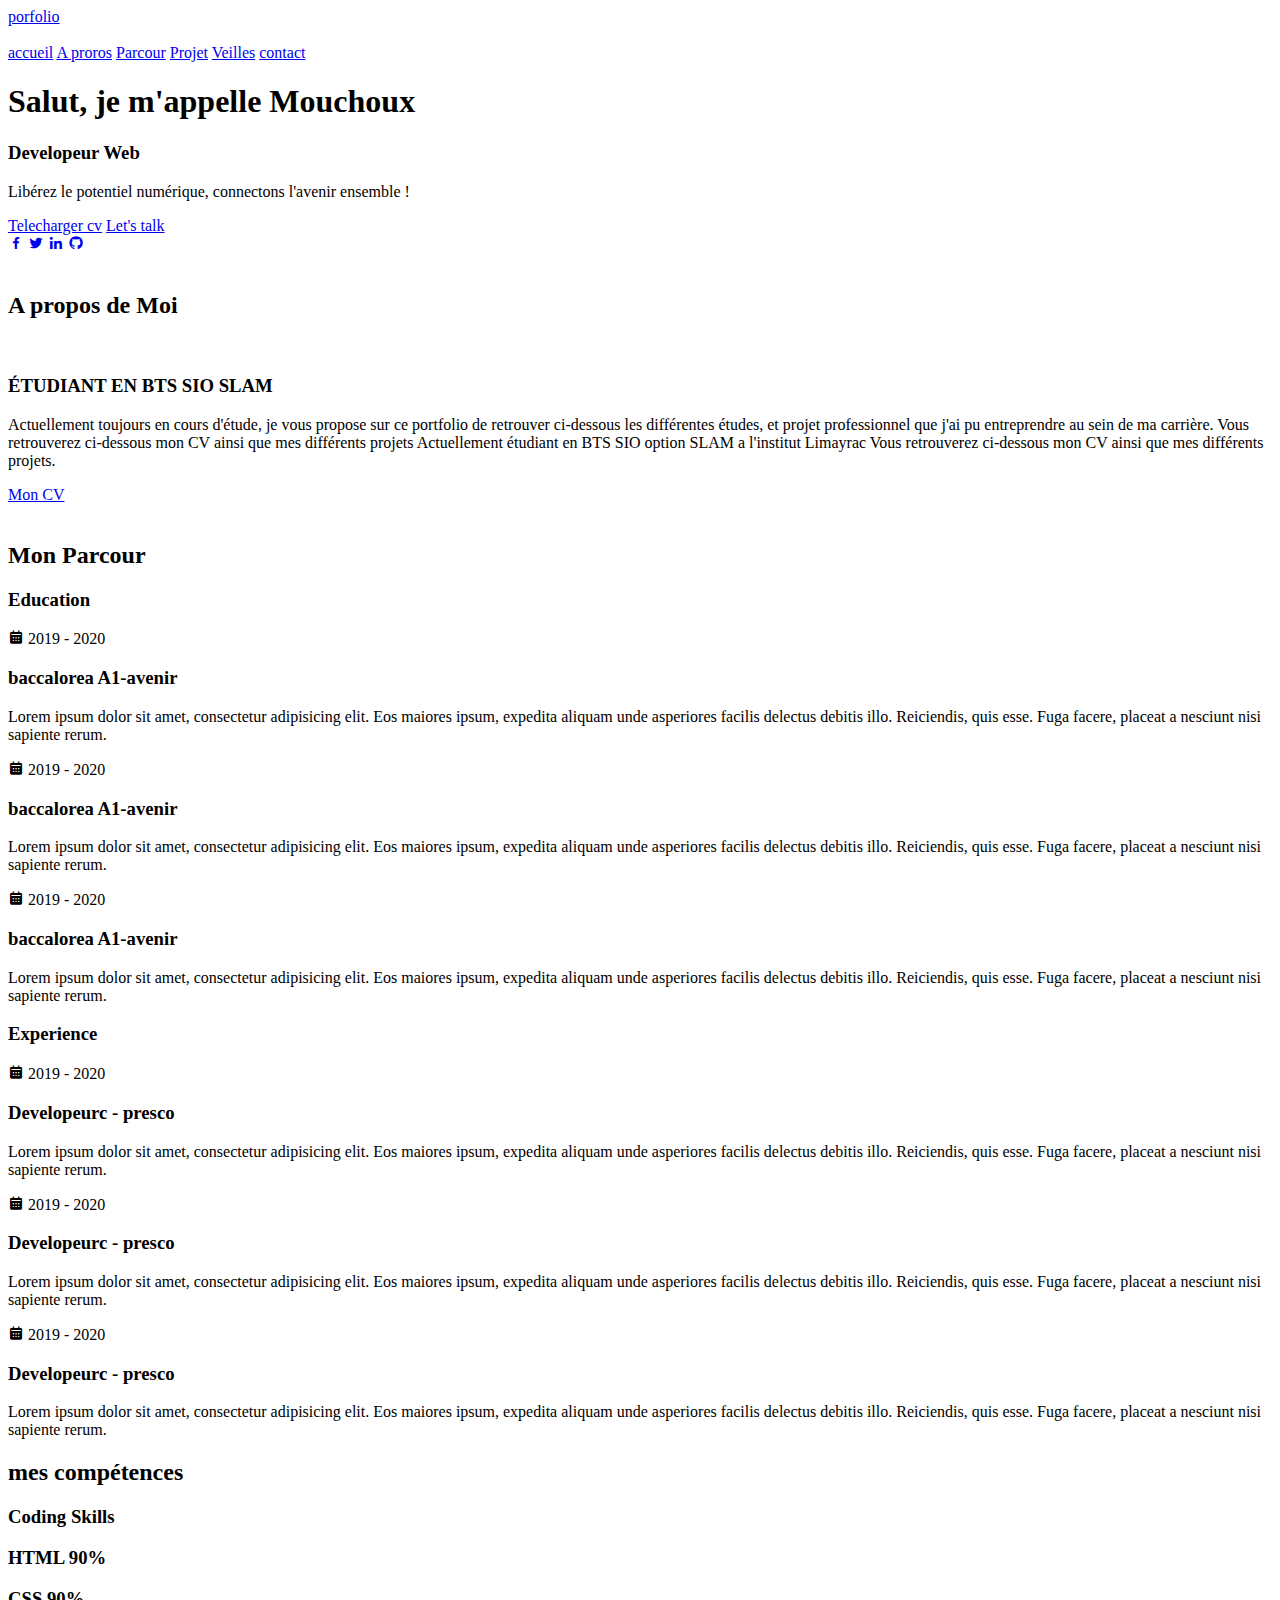
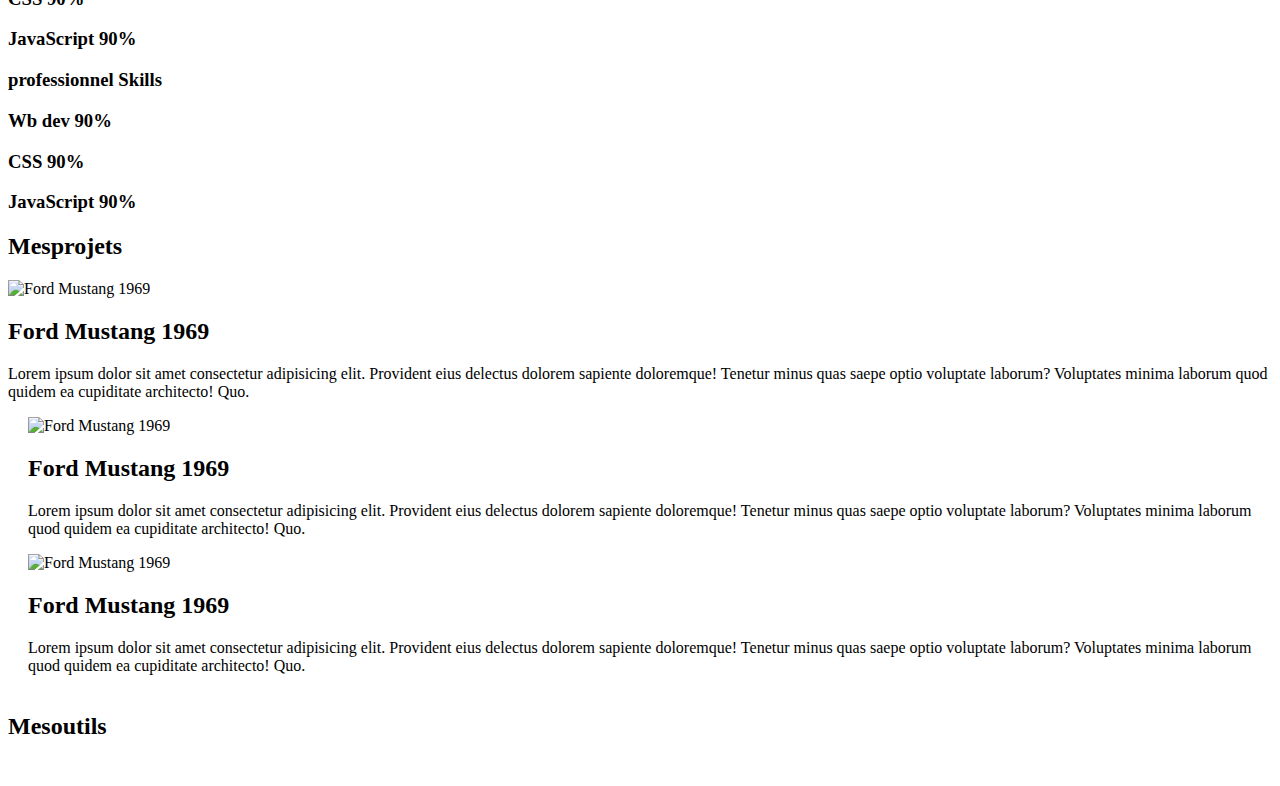
==== portfolio/index.html @ b7fc1453 "depot dossier portfolio" ====
<!DOCTYPE html>
<html lang="en">
<head>
    <meta charset="UTF-8">
    <meta name="viewport" content="width=device-width, initial-scale=1.0">
    <link rel="stylesheet" href="acceuil.css">
    <title>Athoumani Ahamada moucharaf</title>

    <link href='https://unpkg.com/boxicons@2.1.4/css/boxicons.min.css' rel='stylesheet'>
</head>
<body>
    <header class="header">
        <a href="#" class="logo">porfolio</a>
        <div class="box bx-menu" id="menu-icon"></div>
        <nav class="navbar">
            <a href="#" class="active">accueil</a>
            <a href="#">A proros</a>
            <a href="#">Parcour</a>
            <a href="#">Projet</a>
            <a href="#">Veilles</a>
            <a href="#">contact</a>
        </nav>
    </header>

    <section class="accueil" id="accueil">
    <div class="accueil-content">
        <h1>Salut, je m'appelle <span>Mouchoux</span></h1>
        <div class="text-animate">
            <h3>Developeur Web</h3>
        </div>
        <p>Libérez le potentiel numérique, connectons 
            l'avenir ensemble !
        </p>
        <div class="btn-box">
            <a href="#" class="btn">Telecharger cv</a>
            <a href="#" class="btn">Let's talk </a>
        </div>
    </div>

    <div class="home-sci">
       <a href="#"><i class="bx bxl-facebook"></i></a> 
       <a href="#"><i class="bx bxl-twitter"></i></a> 
       <a href="#"><i class="bx bxl-linkedin"></i></a> 
       <a href="https://github.com/Mouchoux/"><i class="bx bxl-github"></i></a> 

    </div>

    <div class="home-imgHover">       
        <img src="pht.png" alt="" />
    </div> 
</section>

 <section class="about" id="about">
    <h2 class="heading">A propos de <span>Moi</span></h2>

    <div class="about-img">
      <img src="pht.png" alt="" />
      <span class="circle-spin"></span>
    </div>

    <div class="about-content">
      <h3>ÉTUDIANT EN BTS SIO SLAM</h3>
      <p>
        Actuellement toujours en cours d'étude, je vous propose sur ce
        portfolio de retrouver ci-dessous les différentes études, et projet
        professionnel que j'ai pu entreprendre au sein de ma carrière. Vous
        retrouverez ci-dessous mon CV ainsi que mes différents projets
        Actuellement étudiant en BTS SIO option SLAM a l'institut Limayrac
        Vous retrouverez ci-dessous mon CV ainsi que mes différents projets.
      </p>

       <div class="btn-box btns">
        <a href="#" class="btn">Mon CV</a>
       </div>
    </div>
</section>

<section class="education" id="education">
    <h2 class="heading">Mon <span>Parcour</span></h2>

    <div class="education-row">
        <div class="education-column">
            <h3 class="title">Education</h3>

            <div class="education-box">
                <div class="education-content">
                    <div class="content">
                        <div class="year"><i class='bx bxs-calendar'></i> 2019 - 2020</div>
                        <h3> baccalorea A1-avenir</h3>
                        <p>Lorem ipsum dolor sit amet, consectetur adipisicing elit. Eos maiores ipsum, 
                            expedita aliquam unde asperiores facilis delectus debitis illo. Reiciendis,
                            quis esse. Fuga facere, placeat a nesciunt nisi sapiente rerum.</p>
                    </div>
                </div>
                
                <div class="education-content">
                    <div class="content">
                        <div class="year"><i class='bx bxs-calendar'></i> 2019 - 2020</div>
                        <h3> baccalorea A1-avenir</h3>
                        <p>Lorem ipsum dolor sit amet, consectetur adipisicing elit. Eos maiores ipsum, 
                            expedita aliquam unde asperiores facilis delectus debitis illo. Reiciendis,
                            quis esse. Fuga facere, placeat a nesciunt nisi sapiente rerum.</p>
                    </div>
                </div>

                <div class="education-content">
                    <div class="content">
                        <div class="year"><i class='bx bxs-calendar'></i> 2019 - 2020</div>
                        <h3> baccalorea A1-avenir</h3>
                        <p>Lorem ipsum dolor sit amet, consectetur adipisicing elit. Eos maiores ipsum, 
                            expedita aliquam unde asperiores facilis delectus debitis illo. Reiciendis,
                            quis esse. Fuga facere, placeat a nesciunt nisi sapiente rerum.</p>
                    </div>
                </div>
            </div>
        </div>

        <div class="education-column">
            <h3 class="title">Experience</h3>

            <div class="education-box">
                <div class="education-content">
                    <div class="content">
                        <div class="year"><i class='bx bxs-calendar'></i> 2019 - 2020</div>
                        <h3> Developeurc - presco</h3>
                        <p>Lorem ipsum dolor sit amet, consectetur adipisicing elit. Eos maiores ipsum, 
                            expedita aliquam unde asperiores facilis delectus debitis illo. Reiciendis,
                            quis esse. Fuga facere, placeat a nesciunt nisi sapiente rerum.</p>
                    </div>
                </div>
                
                <div class="education-content">
                    <div class="content">
                        <div class="year"><i class='bx bxs-calendar'></i> 2019 - 2020</div>
                        <h3> Developeurc - presco</h3>
                        <p>Lorem ipsum dolor sit amet, consectetur adipisicing elit. Eos maiores ipsum, 
                            expedita aliquam unde asperiores facilis delectus debitis illo. Reiciendis,
                            quis esse. Fuga facere, placeat a nesciunt nisi sapiente rerum.</p>
                    </div>
                </div>

                <div class="education-content">
                    <div class="content">
                        <div class="year"><i class='bx bxs-calendar'></i> 2019 - 2020</div>
                        <h3> Developeurc - presco</h3>
                        <p>Lorem ipsum dolor sit amet, consectetur adipisicing elit. Eos maiores ipsum, 
                            expedita aliquam unde asperiores facilis delectus debitis illo. Reiciendis,
                            quis esse. Fuga facere, placeat a nesciunt nisi sapiente rerum.</p>
                    </div>
                </div>
            </div>
        </div> 
    </div>
</section>

<section class="skills" id="skills">
    <h2 class="heading">mes <span>compétences</span></h2>

    <div class="skills-row">
        <div class="skills-column">
            <h3 class="title">Coding Skills</h3>
        
            <div class="skills-box">
                <div class="skills-content">
                    <div class="progress">
                        <h3>HTML <span>90%</span></h3>
                        <div class="bar"></div>
                    </div>
        
                    <div class="progress">
                        <h3>CSS <span>90%</span></h3>
                        <div class="bar"></div>
                    </div>
        
                    <div class="progress">
                        <h3>JavaScript <span>90%</span></h3>
                        <div class="bar"></div>
                    </div>
                </div>
            </div>
        </div>
        
        <div class="skills-column">
            <h3 class="title">professionnel Skills</h3>
        
            <div class="skills-box">
                <div class="skills-content">
                    <div class="progress">
                        <h3>Wb dev <span>90%</span></h3>
                        <div class="bar"></div>
                    </div>
        
                    <div class="progress">
                        <h3>CSS <span>90%</span></h3>
                        <div class="bar"></div>
                    </div>
        
                    <div class="progress">
                        <h3>JavaScript <span>90%</span></h3>
                        <div class="bar"></div>
                    </div>
                </div>
            </div>
        </div>
        

    </div>
</section>


<!-- projet -->

<section class="projet" id="projet">
    <h2 class="heading">Mes<span>projets</span></h2>
    <section class="bts"> <!-- Ajoutez la classe "bts" à cette section -->
        <div class="projet-container">
            <div class="card">
                <div class="image-box">
                  <img src="pht.png" alt="Ford Mustang 1969">
                </div>
                <div class="content">
                  <h2>Ford Mustang 1969</h2>
                  <p>Lorem ipsum dolor sit amet consectetur adipisicing elit. Provident eius delectus dolorem sapiente doloremque! Tenetur minus quas saepe optio voluptate laborum? Voluptates minima laborum quod quidem ea cupiditate architecto! Quo.</p>
                </div>
            </div>        
        </div>

        <div class="projet-container">
            <div class="card" style="margin-left: 20px;">
                <div class="image-box">
                  <img src="pht.png" alt="Ford Mustang 1969">
                </div>
                <div class="content">
                  <h2>Ford Mustang 1969</h2>
                  <p>Lorem ipsum dolor sit amet consectetur adipisicing elit. Provident eius delectus dolorem sapiente doloremque! Tenetur minus quas saepe optio voluptate laborum? Voluptates minima laborum quod quidem ea cupiditate architecto! Quo.</p>
                </div>
            </div>        
        </div>

        <div class="projet-container">
            <div class="card" style="margin-left: 20px;">
                <div class="image-box">
                  <img src="pht.png" alt="Ford Mustang 1969">
                </div>
                <div class="content">
                  <h2>Ford Mustang 1969</h2>
                  <p>Lorem ipsum dolor sit amet consectetur adipisicing elit. Provident eius delectus dolorem sapiente doloremque! Tenetur minus quas saepe optio voluptate laborum? Voluptates minima laborum quod quidem ea cupiditate architecto! Quo.</p>
                </div>
            </div>        
        </div>
    </section> <!-- Fermez la balise section ici -->
</section>

 
<section class="outil" id="outil" style="padding-top: 3px;">
    <h2 class="heading">Mes<span>outils</span></h2>



    <center>
        <div class="slider">
            <span style="--i:1;"><img src="image1.jpeg" alt=""/></span>
            <span style="--i:2;"><img src="image1.jpeg" alt=""/></span>
            <span style="--i:3;"><img src="image1.jpeg" alt=""/></span>
            <span style="--i:4;"><img src="image1.jpeg" alt=""/></span>
            <span style="--i:5;"><img src="image1.jpeg" alt=""/></span>
            <span style="--i:6;"><img src="image1.jpeg" alt=""/></span>
            <span style="--i:7;"><img src="projet.png" alt=""/></span>
        </div>
    </center>

</section>

















<script src="script.js"></script>
   
</body>
</html>
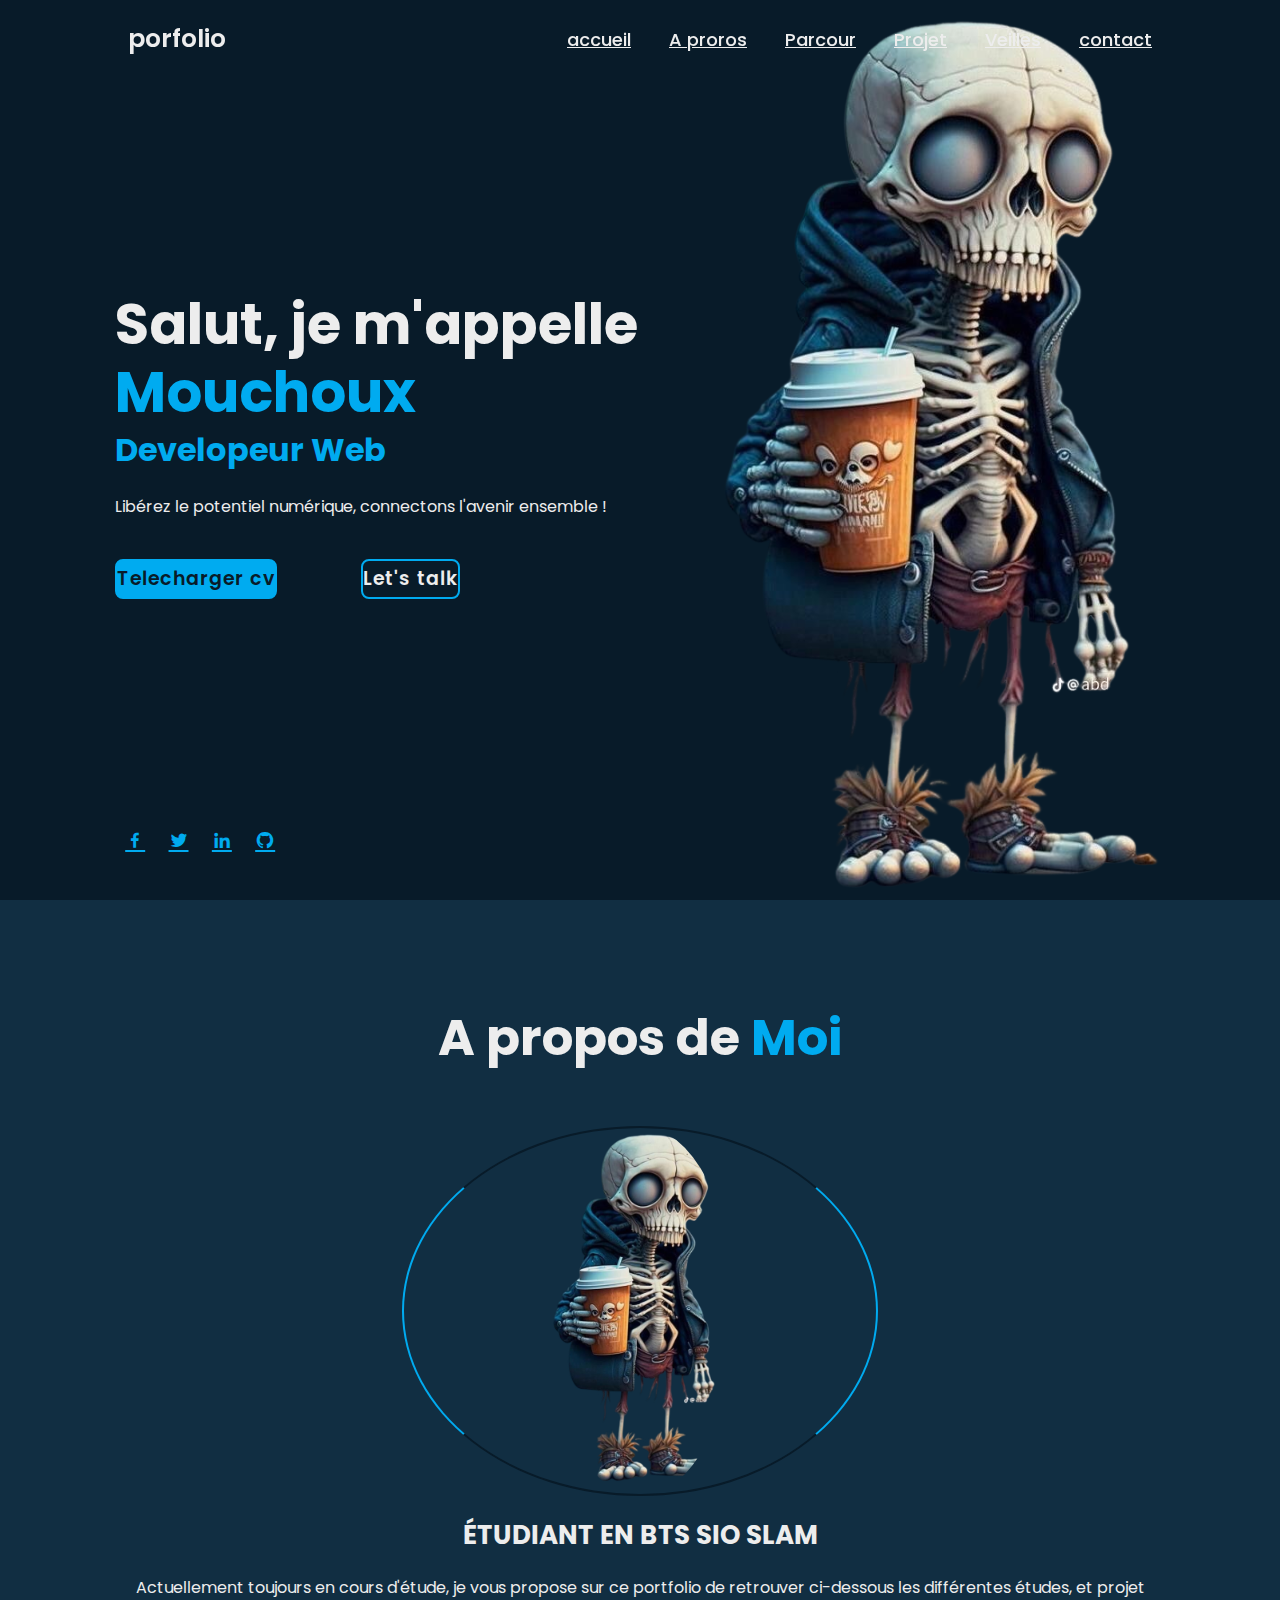
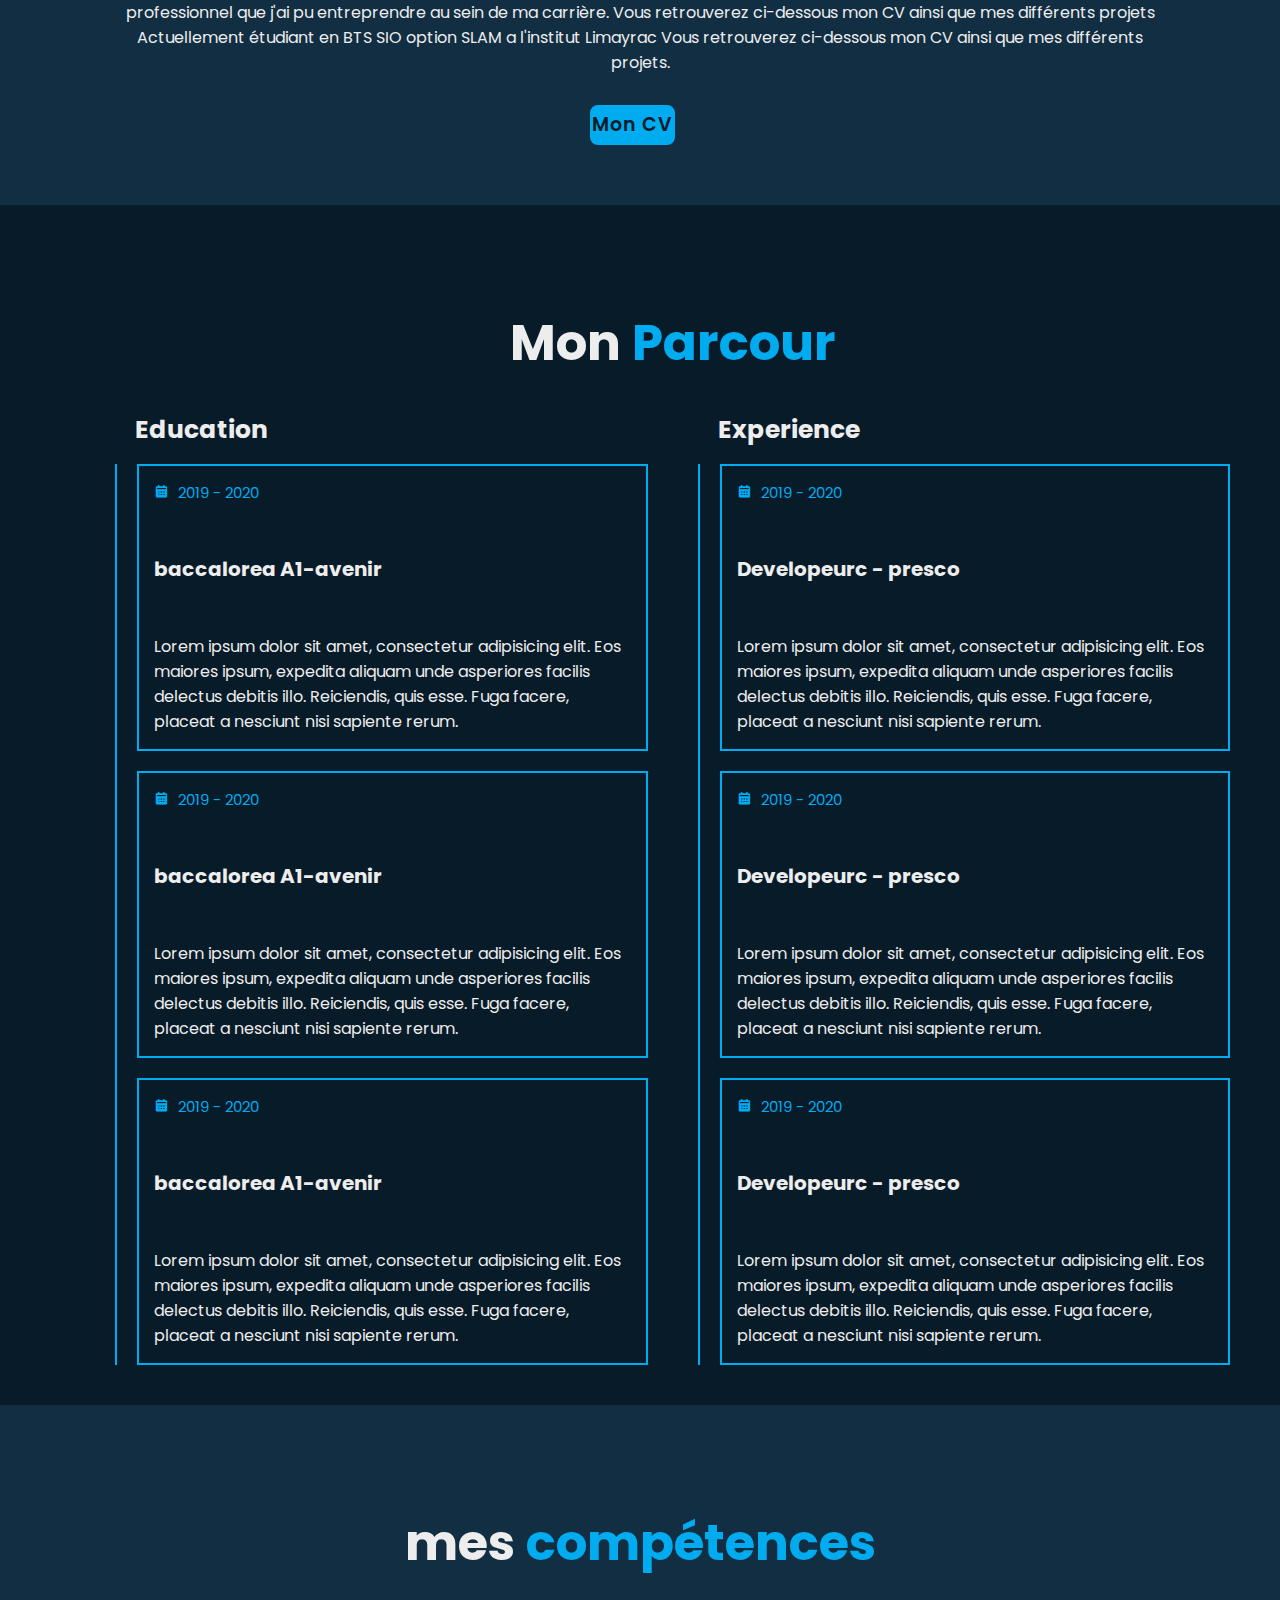
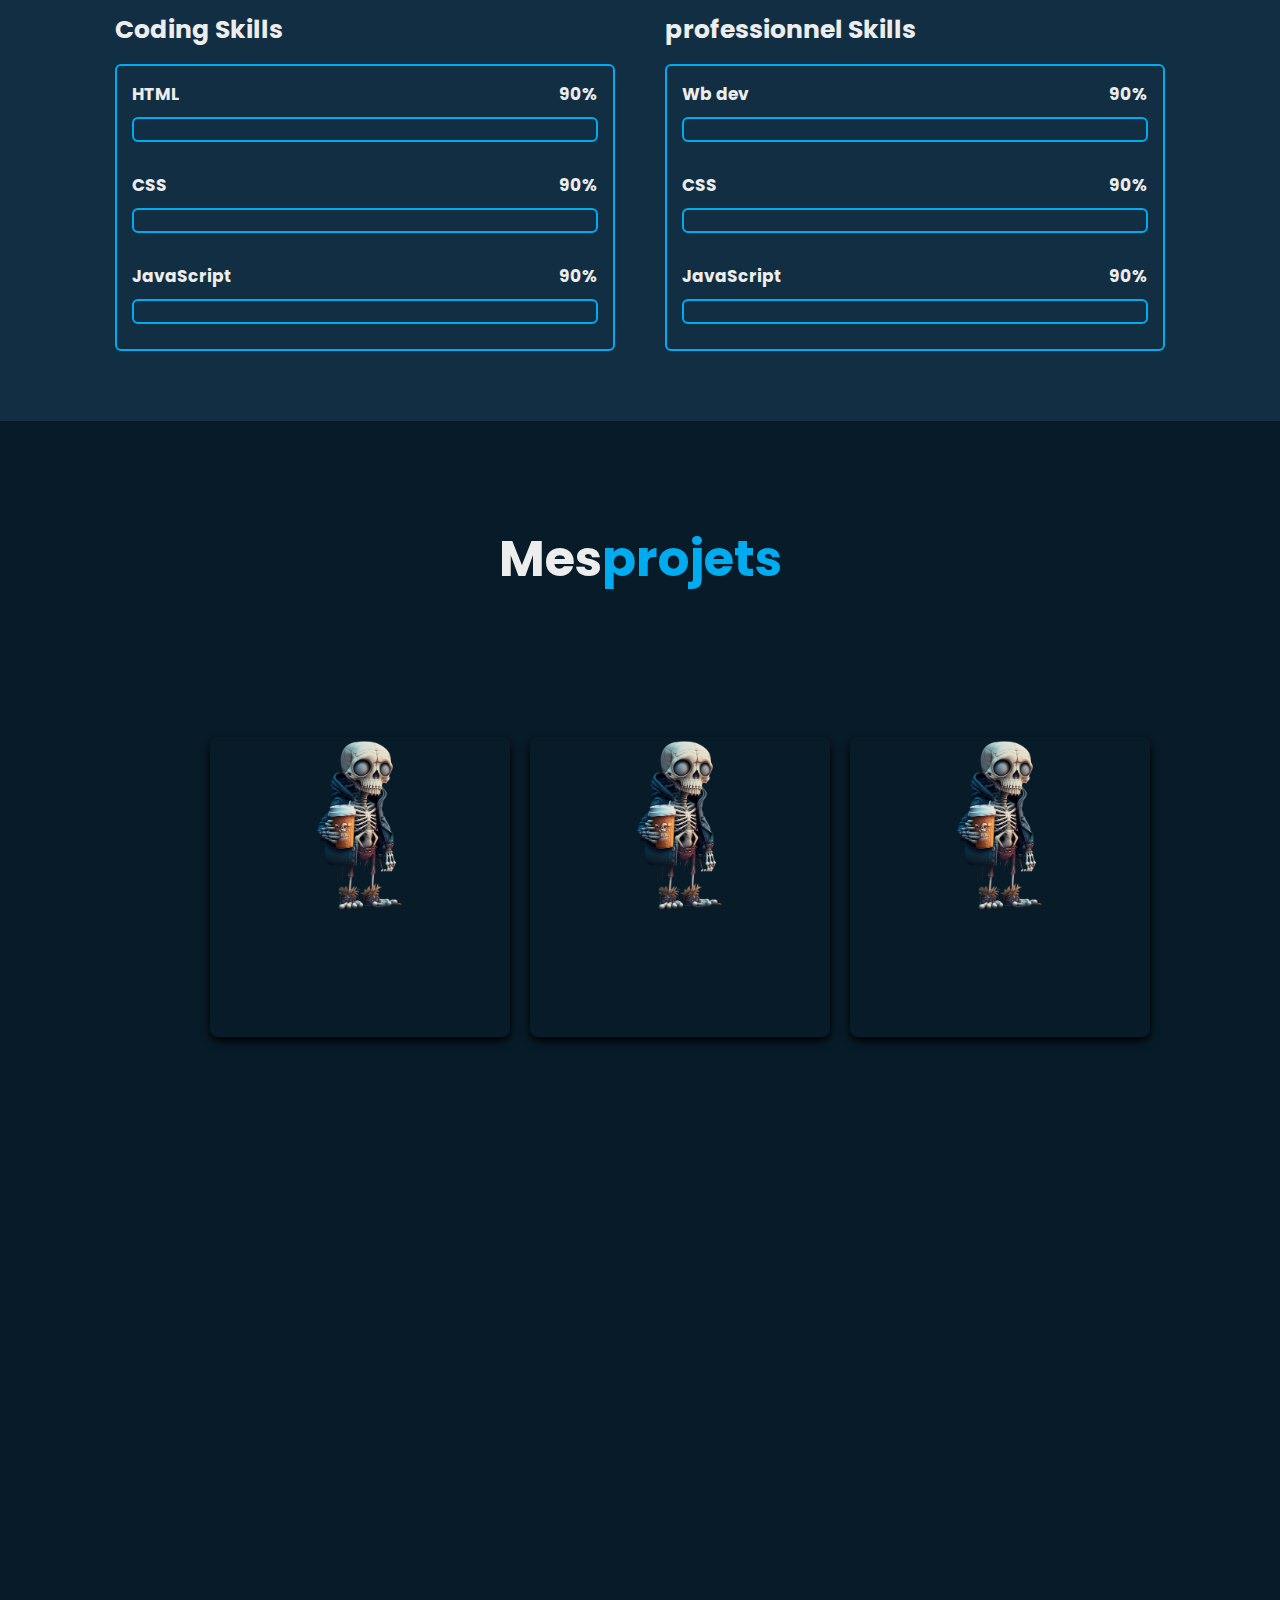
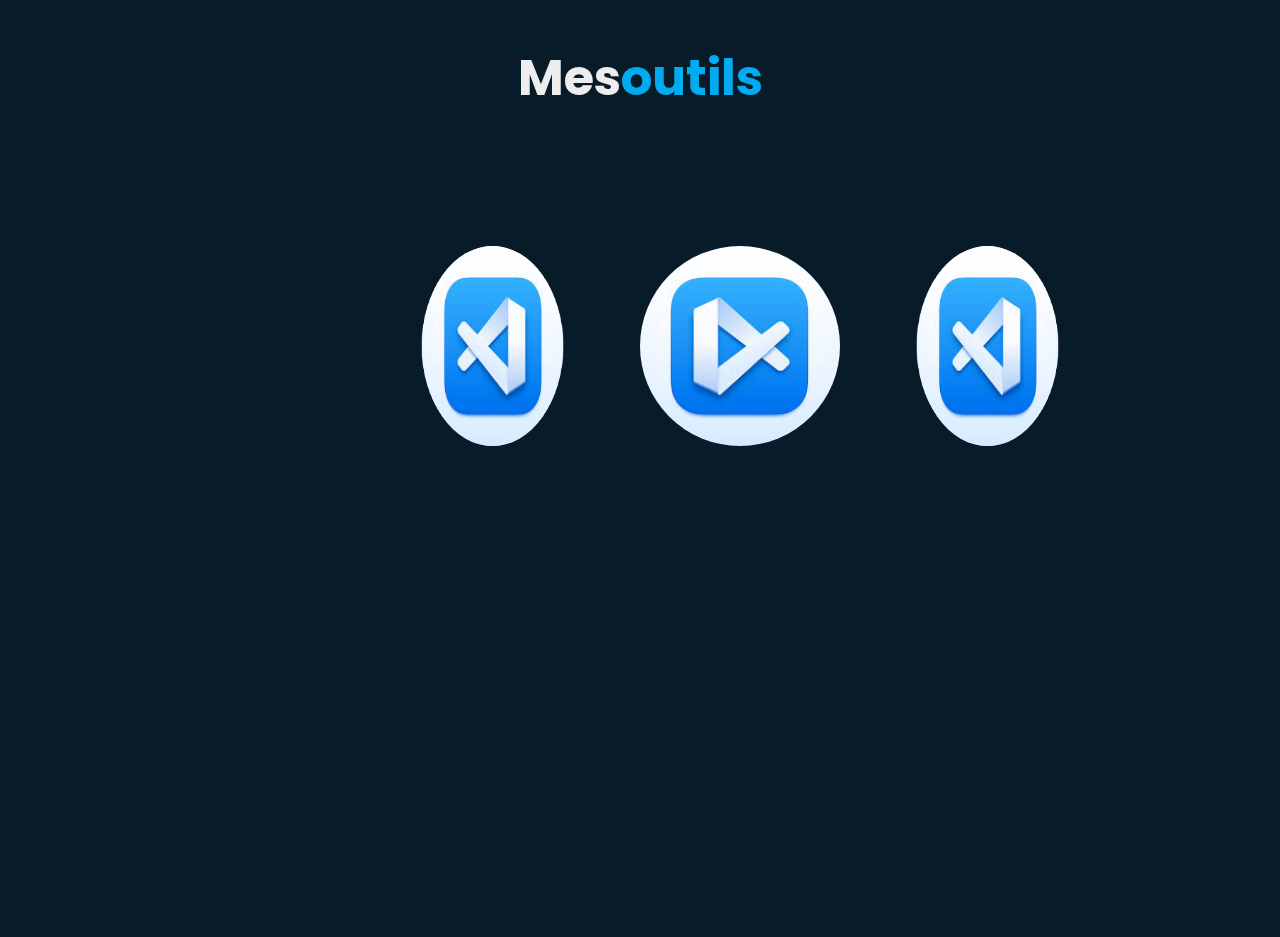
==== commit 42c6eea8: "depot dossier portfolio" ====
--- a/portfolio/index.html
+++ b/portfolio/index.html
@@ -3,7 +3,7 @@
 <head>
     <meta charset="UTF-8">
     <meta name="viewport" content="width=device-width, initial-scale=1.0">
-    <link rel="stylesheet" href="acceuil.css">
+    <link rel="stylesheet" href="css/acceuil.css">
     <title>Athoumani Ahamada moucharaf</title>
 
     <link href='https://unpkg.com/boxicons@2.1.4/css/boxicons.min.css' rel='stylesheet'>
@@ -46,7 +46,7 @@
     </div>
 
     <div class="home-imgHover">       
-        <img src="pht.png" alt="" />
+        <img src="images/pht.png" alt="" />
     </div> 
 </section>
 
@@ -54,7 +54,7 @@
     <h2 class="heading">A propos de <span>Moi</span></h2>
 
     <div class="about-img">
-      <img src="pht.png" alt="" />
+      <img src="images/pht.png" alt="" />
       <span class="circle-spin"></span>
     </div>
 
@@ -216,7 +216,7 @@
         <div class="projet-container">
             <div class="card">
                 <div class="image-box">
-                  <img src="pht.png" alt="Ford Mustang 1969">
+                  <img src="images/pht.png" alt="Ford Mustang 1969">
                 </div>
                 <div class="content">
                   <h2>Ford Mustang 1969</h2>
@@ -228,7 +228,7 @@
         <div class="projet-container">
             <div class="card" style="margin-left: 20px;">
                 <div class="image-box">
-                  <img src="pht.png" alt="Ford Mustang 1969">
+                  <img src="images/pht.png" alt="Ford Mustang 1969">
                 </div>
                 <div class="content">
                   <h2>Ford Mustang 1969</h2>
@@ -240,7 +240,7 @@
         <div class="projet-container">
             <div class="card" style="margin-left: 20px;">
                 <div class="image-box">
-                  <img src="pht.png" alt="Ford Mustang 1969">
+                  <img src="images/pht.png" alt="Ford Mustang 1969">
                 </div>
                 <div class="content">
                   <h2>Ford Mustang 1969</h2>
@@ -259,13 +259,13 @@
 
     <center>
         <div class="slider">
-            <span style="--i:1;"><img src="image1.jpeg" alt=""/></span>
-            <span style="--i:2;"><img src="image1.jpeg" alt=""/></span>
-            <span style="--i:3;"><img src="image1.jpeg" alt=""/></span>
-            <span style="--i:4;"><img src="image1.jpeg" alt=""/></span>
-            <span style="--i:5;"><img src="image1.jpeg" alt=""/></span>
-            <span style="--i:6;"><img src="image1.jpeg" alt=""/></span>
-            <span style="--i:7;"><img src="projet.png" alt=""/></span>
+            <span style="--i:1;"><img src="images/image1.jpeg" alt=""/></span>
+            <span style="--i:2;"><img src="images/image1.jpeg" alt=""/></span>
+            <span style="--i:3;"><img src="images/image1.jpeg" alt=""/></span>
+            <span style="--i:4;"><img src="images/image1.jpeg" alt=""/></span>
+            <span style="--i:5;"><img src="images/image1.jpeg" alt=""/></span>
+            <span style="--i:6;"><img src="images/image1.jpeg" alt=""/></span>
+            <span style="--i:7;"><img src="images/image1.jpeg" alt=""/></span>
         </div>
     </center>
 
--- a/portfolio/css/acceuil.css
+++ b/portfolio/css/acceuil.css
@@ -0,0 +1,576 @@
+ @import url( 'https://fonts.googleapis.com/css2?family=Poppins:wght@300;400;500;700;800;900&display=swap' );
+
+ *{
+    margin: 0;
+    padding: 0;
+    box-sizing: border-box;
+    font-family: 'Poppins', sans-serif;
+ }
+
+ :root {
+    --bg-color: #081b29;
+    --second-bg-color: #112e42;
+    --text-color: #ededed;
+    --min-color:#00abf0;
+ }
+
+ html {
+    font-size: 62.5%;
+    overflow-x: hidden;
+ }
+ 
+
+ body{
+    background: var(--bg-color);
+    color: var(--text-color);
+    background: #081b29;
+    color: #ededed;
+
+
+    
+ }
+
+ .header{
+    position: fixed;
+    top: 0;
+    left: 0;
+    width: 100%;
+    padding: 20px 10%;
+    background: transparent;
+    display: flex;
+    justify-content: space-between; 
+    align-items: center;
+    z-index: 100;
+ }
+
+ .logo{
+    font-size: 25px;
+    color:#ededed;
+    text-decoration: none;
+    font-weight: 600;
+ }
+
+ .navbar a{
+    font-size: 18px;
+    color: #ededed;
+    font-weight: 500;
+    margin-left: 35px;
+    transition: .3s;    
+ }
+
+ .navbar a:hover,
+ .navbar a:active{
+    color: #00abf0;
+ }
+
+ #menu-icon{
+    font-size: 3.6rem;
+    color: var(--text-color);
+    cursor: pointer;
+    display: none;
+ }
+
+ section{
+    min-height: 100vh;
+    padding: 10rem 9% 2rem;
+ }
+
+ .accueil{
+    display: flex;
+    align-items: center;
+    padding: 0 9%;
+    background: url('') no-repeat;
+    background-size: cover;
+   background-position: center;
+ }
+ 
+ 
+ .accueil-content{
+    max-width: 600px;
+ }
+ .accueil-content h1{
+    font-size: 56px;
+    font-weight: 700;
+    line-height: 1.2;
+ }
+
+ .accueil-content h3{
+    font-size: 32px;
+    font-weight: 700;
+    color: #00abf0;
+ }
+
+ .accueil-content p{
+    font-size: 16px;
+    margin: 20px 0 40px;
+ }
+
+ .accueil-content .btn-box{
+    display: flex;
+    justify-content: space-between;
+    width: 345px;
+    height: 50px;
+ }
+
+ .btn-box a {
+   position: relative;
+   display: inline-flex;
+   justify-content: center;
+   align-items: center;
+   height: 40px; /* Réduire la hauteur à votre préférence */
+   background: #00abf0;
+   border: 2px solid #00abf0;
+   border-radius: 8px;
+   font-size: 19px;
+   color: #081b29;
+   text-decoration: none;
+   font-weight: 600;
+   letter-spacing: 1px;
+   z-index: 1;
+   overflow: hidden;
+   transition: .5s;
+}
+
+ .btn-box a:hover {
+    color: #00abf0;
+ }
+
+ .btn-box a:nth-child(2){
+    background: transparent;
+    color: var(--main-color);
+ }
+ 
+ .btn-box a:nth-child(2):hover {
+   background: #081b29;
+}
+
+
+.btn-box a:nth-child(2)::before {
+   background: #00abf0;
+}
+
+
+.btn-box a::before{
+   content: '';
+   position: absolute;
+   top: 0;
+   left: 0;
+   width: 0;
+   height: 100%;
+   background: #081b29;
+   z-index:  -1;
+   transition: .5s;
+}
+
+.btn-box a:hover::before {
+   width: 100%;
+}
+
+.home-sci{
+   position: absolute;
+   bottom: 4rem;
+   width: 170px;
+   display: flex;
+   justify-content: space-between;
+}
+
+.home-sci a{
+   position: relative;
+   display: inline-flex;
+   justify-content: center;
+   align-items: center;
+   width: 40px;
+   height: 40px;
+   background: transparent;
+   border: 2rem solid var(--main-color);
+   border-radius: 50%;
+   font-size: 20px;
+   color: #00abf0;
+   z-index: 1;
+   overflow: hidden;
+   transition: .5s;
+}
+
+.home-sci a:hover{
+   color: #081b29;
+}
+
+.home-sci a::before{
+   content: '';
+   position: absolute;
+   top: 0;
+   left: 0;
+   width: 0;
+   height: 100%;
+   background: #ededed;
+   z-index: -1;
+   transition: .5s;
+}
+
+.home-sci a:hover::before{
+   width: 100%;
+
+}
+
+.home-imgHover{
+   position: absolute;
+   top: 0;
+   right: 0;
+   width: 45%;
+   height: 100%;
+   background: transparent;
+   transition: 3s; 
+   
+}
+
+.home-imgHover:hover {
+   color: rgba(33, 32, 32, 0.101);
+   opacity: 1.8;
+}
+
+
+.about{
+   display: flex;
+   justify-content: center;
+   align-items: center;
+   flex-direction: column;
+   gap: 2rem;
+   background: var(--second-bg-color);
+   padding-bottom: 6rem;
+}
+
+.heading{
+   font-size: 5rem;
+   margin-bottom: 3rem;
+   text-align: center;
+}
+
+span{
+   color: #00abf0;
+}
+
+.about-img {
+   position: relative;
+   border-radius: 50%;
+   display: flex;
+   justify-content: center;
+   align-items: center;
+ }
+ 
+ .about-img img {
+   width: 40%;
+   border-radius: 90%;
+   border: 0.2rem solid var(--main-color);
+ }
+
+.about-img .circle-spin{ 
+   position: absolute;
+   top: 50%;
+   left: 50%;
+   transform: translate(-50%, -50%)  rotate(0);
+   width: 100%;
+   height: 100%;
+   border-radius: 50%;
+   border-top: .2rem solid #081b29;
+   border-bottom: .2rem solid #081b29;
+   border-left: .2rem solid #00abf0;
+   border-right: .2rem solid #00abf0;
+}
+
+.about-content{
+   text-align: center;
+}
+
+.about-content h3{
+   font-size: 2.6rem;
+}
+
+.about-content p{
+  font-size: 1.6rem;
+  margin: 2rem 0 3rem; 
+}
+
+.btn-box.btns{
+   display: inline-block;
+   width: 15rem;
+}
+
+.btn-box.btns a::before{
+   background: #081b29;
+}
+
+.education{
+   display: flex;
+   justify-content: center;
+   align-items: center;
+   flex-direction: column;
+   min-height: auto;
+   padding-right: 5rem;
+}
+
+.education .education-row {
+   display: flex;
+   flex-wrap: wrap;
+   gap: 5rem;
+}
+
+.education-row .education-column{
+   flex: 1 1 40rem;
+}
+.education-column .title{
+   font-size: 2.5rem;
+   margin: 0 0 1.5rem 2rem;
+}
+
+.education-column .education-box{
+   border-left:  2px solid #00abf0;
+}
+
+.education-box .education-content {
+   position: relative;
+   padding-left: 2rem;
+}
+
+.education-box .education-content::before{
+   content: '';
+   position: absolute;
+   top: 0;
+   left:  -1.1rem;
+   width: 2rem;
+   background: var(--min-color);
+   border-radius: 50%;
+}
+
+.education-content .content {
+   position: relative;
+   padding: 1.5rem;
+   border: 2px solid #00abf0;
+   margin-bottom: 2rem;
+}
+
+.education-content .content .year{
+   font-size: 1.5rem;
+   color: var(--min-color);
+   padding-bottom: 5rem;
+}
+
+.education-content .content .year i{
+   padding-right: .5rem;
+}
+
+.education-content .content h3 {
+   font-size: 2rem;
+}
+
+.education-content .content p {
+   font-size: 1.6rem;
+   padding-top: 5rem;
+}
+
+.skills{
+   min-height: auto;
+   padding-bottom: 7rem;
+   background: var(--second-bg-color);
+}
+
+.skills .skills-row{
+   display: flex;
+   flex-wrap: wrap;
+   gap: 5rem;
+}
+
+.skills-row .skills-column{
+   flex: 1 1 40rem;
+}
+
+.skills-column .title{
+   font-size: 2.5rem;
+   margin: 0 0 1.5rem;
+}
+
+.skills-box .skills-content{
+   position: relative;
+   border: .2rem solid var(--min-color);
+   border-radius: .6rem;
+   padding: .5rem 1.5rem;
+}
+
+.skills-content .progress{
+   padding: 1rem 0;
+}
+
+.skills-content .progress{
+padding: 1rem 0;
+}
+
+.skills-content .progress h3{
+   font-size: 1.7rem;
+   display: flex;
+   justify-content: space-between;
+}
+
+.skills-content .progress h3 span{
+   color: var(--text-color);
+}
+
+.skills-content .progress .bar{
+   height: 2.5rem;
+   border-radius: .6rem;
+   border: .2rem solid var(--min-color);
+   padding: .5rem;
+   margin: 1rem 0;
+}
+
+.skills-content .progress .bar span{
+   display: block;
+   height: 100%;
+   border-radius: .3rem;
+   background: var(--min-color);
+}
+
+.skills-column:nth-child(1) .skills-content .progress::nth-child(1) .bar span {
+   width: 90%;
+}
+
+
+
+
+
+
+
+
+
+.projet{
+   background: var(--bg-color);
+   padding-bottom: 10rem;
+   
+}
+
+.bts {
+   display: flex;
+}
+
+.projet h2{
+   margin-bottom: 4rem;
+}
+
+.card {
+   width: 300px; /* Réduire la largeur du carré */
+   height: 300px; /* Réduire la hauteur du carré */
+   border-radius: 8px;
+   position: relative;
+   overflow: hidden;
+   box-shadow: 0 4px 8px rgba(0, 0, 0, 2.4); /* Ajouter une ombre douce */
+ }
+ 
+ .card .image-box {
+   width: 100%;
+   height: 60%; /* Réduire la hauteur de la boîte image */
+   overflow: hidden;
+ }
+ 
+ .card .image-box img {
+   width: 100%; /* Remplit l'espace de la boîte image */
+   height: 100%; /* Remplit l'espace de la boîte image */
+   object-fit: contain; /* Ajuste l'image pour couvrir complètement */
+   transition: 0.55s ease-in-out;
+ }
+ 
+ .card .content {
+   padding: 20px;
+ }
+ .card::after {
+   content: "";
+   position: absolute;
+   inset: 0;
+   border: 2px solid white;
+   border-radius: inherit;
+   opacity: 0;
+   transition: 0.4s ease-in-out;
+ }
+ 
+ .card:hover img {
+   filter: grayscale(1) brightness(0.4);
+ }
+ 
+ .card:hover::after {
+   opacity: 1;
+   inset: 20px;
+ }
+ 
+ .card .content {
+   position: absolute;
+   bottom: 20px;
+   left: 20px;
+   color: white;
+   z-index: 1;
+ }
+ 
+ .card .content h2 {
+   transform: scale(0);
+   opacity: 0;
+   transition: transform 0.4s ease-in-out, opacity 0.4s ease-in-out;
+ }
+ 
+ .card .content p {
+   opacity: 0;
+   transform: translateY(20px);
+   transition: opacity 0.4s ease-in-out, transform 0.4s ease-in-out;
+ }
+ 
+ .card:hover .content h2,
+ .card:hover .content p {
+   opacity: 1;
+   transform: translateY(0);
+ }
+
+.outil{
+ 
+   background: var(--bg-color);
+   
+}
+
+ 
+.slider{
+   position: relative;
+   width: 200px;
+   height: 200px;
+   transform-style: preserve-3d;
+   animation: rotate 30s linear infinite;
+   align-items: center;
+   justify-content: center;
+}
+
+@keyframes rotate {
+   0% { transform: perspective(1000px) rotateY(0deg); }
+
+   100% { transform: perspective(1000px) rotateY(360deg); }
+}
+
+.slider span{
+   position: absolute;
+   top: 50%;
+   left: 50%;
+   width: 100%;
+   height: 100%;
+   transform-origin: center;
+   transform-style: preserve-3d;
+   transform: rotateY(calc(var(--i)*45deg)) translateZ(350px);
+}
+
+.slider span img {
+   position: absolute;
+   top: 0;
+   left: 0;
+   width: 100%;
+   height: 100%;
+   border-radius: 100px;
+   object-fit: cover;
+   transition: 2s;
+}
+
+.slider span:hover img{
+   transform: translateY(-50px) scale(1.2);
+}
+
+
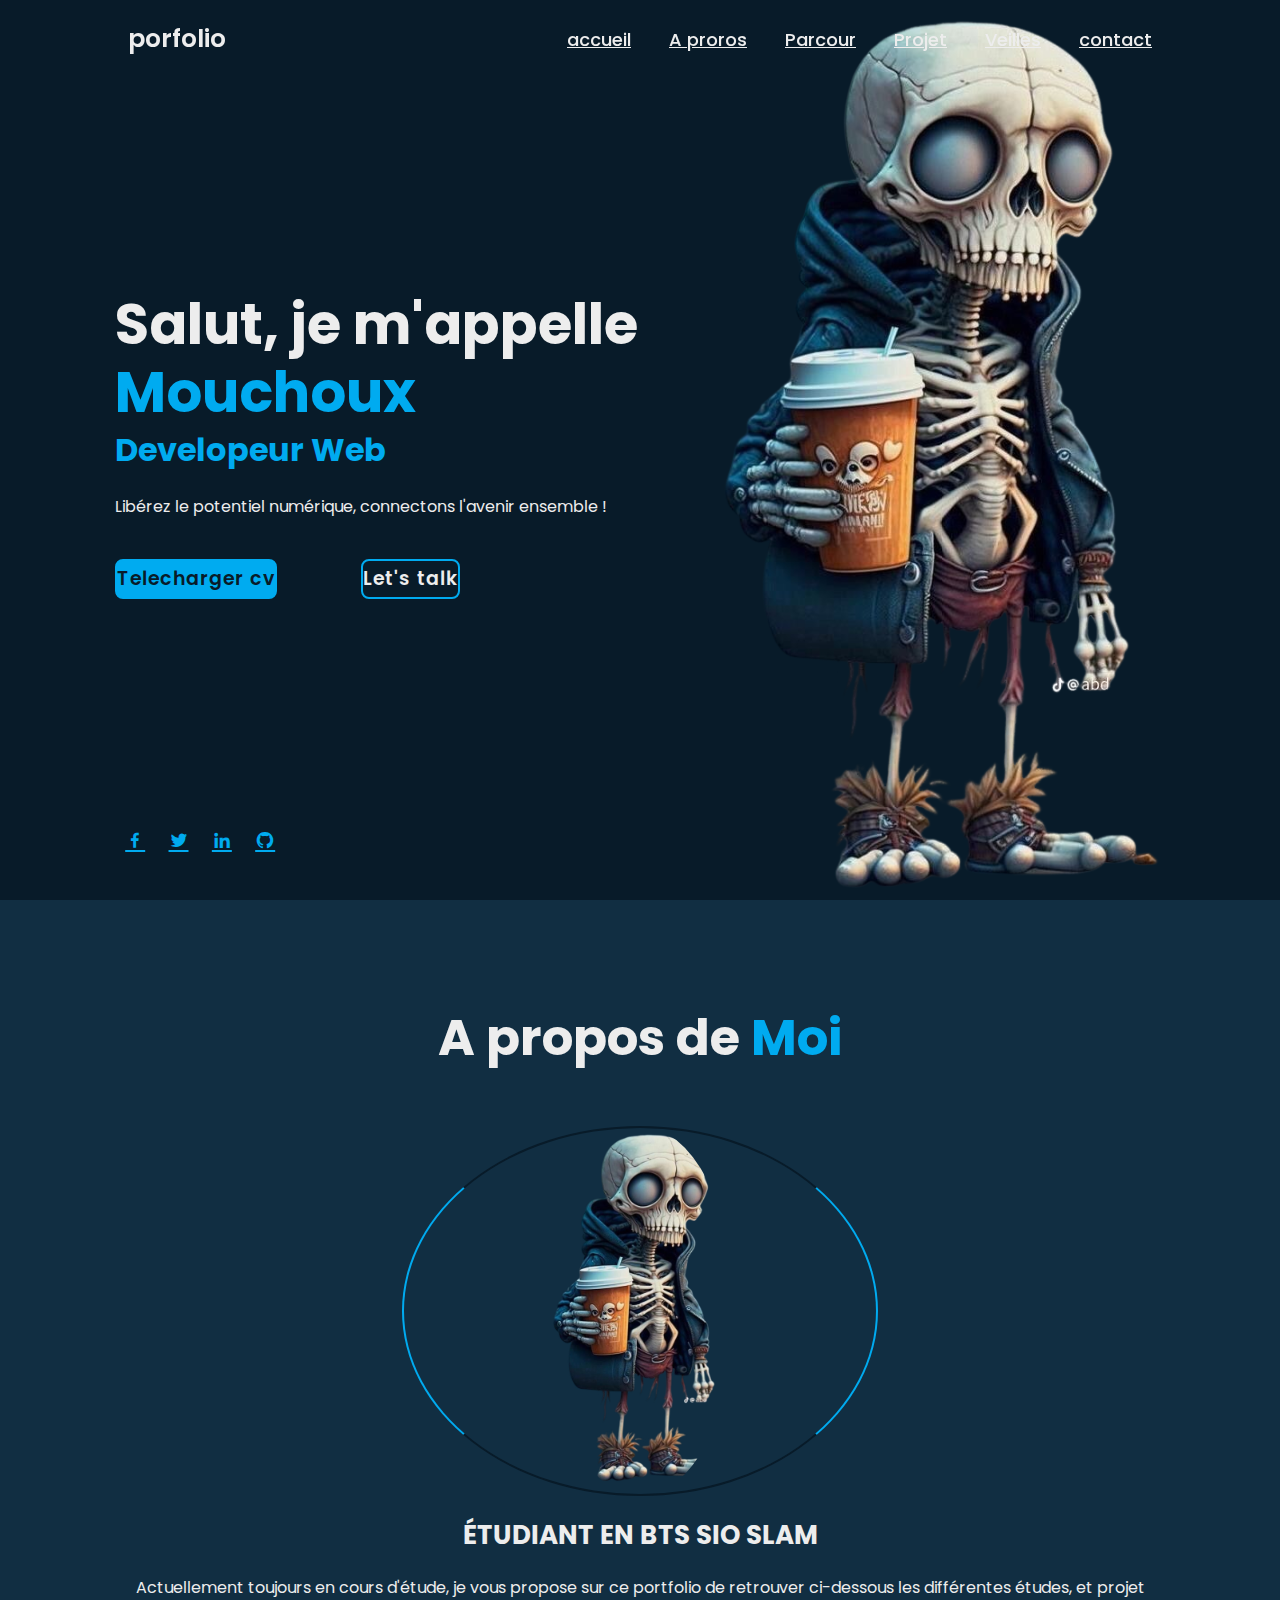
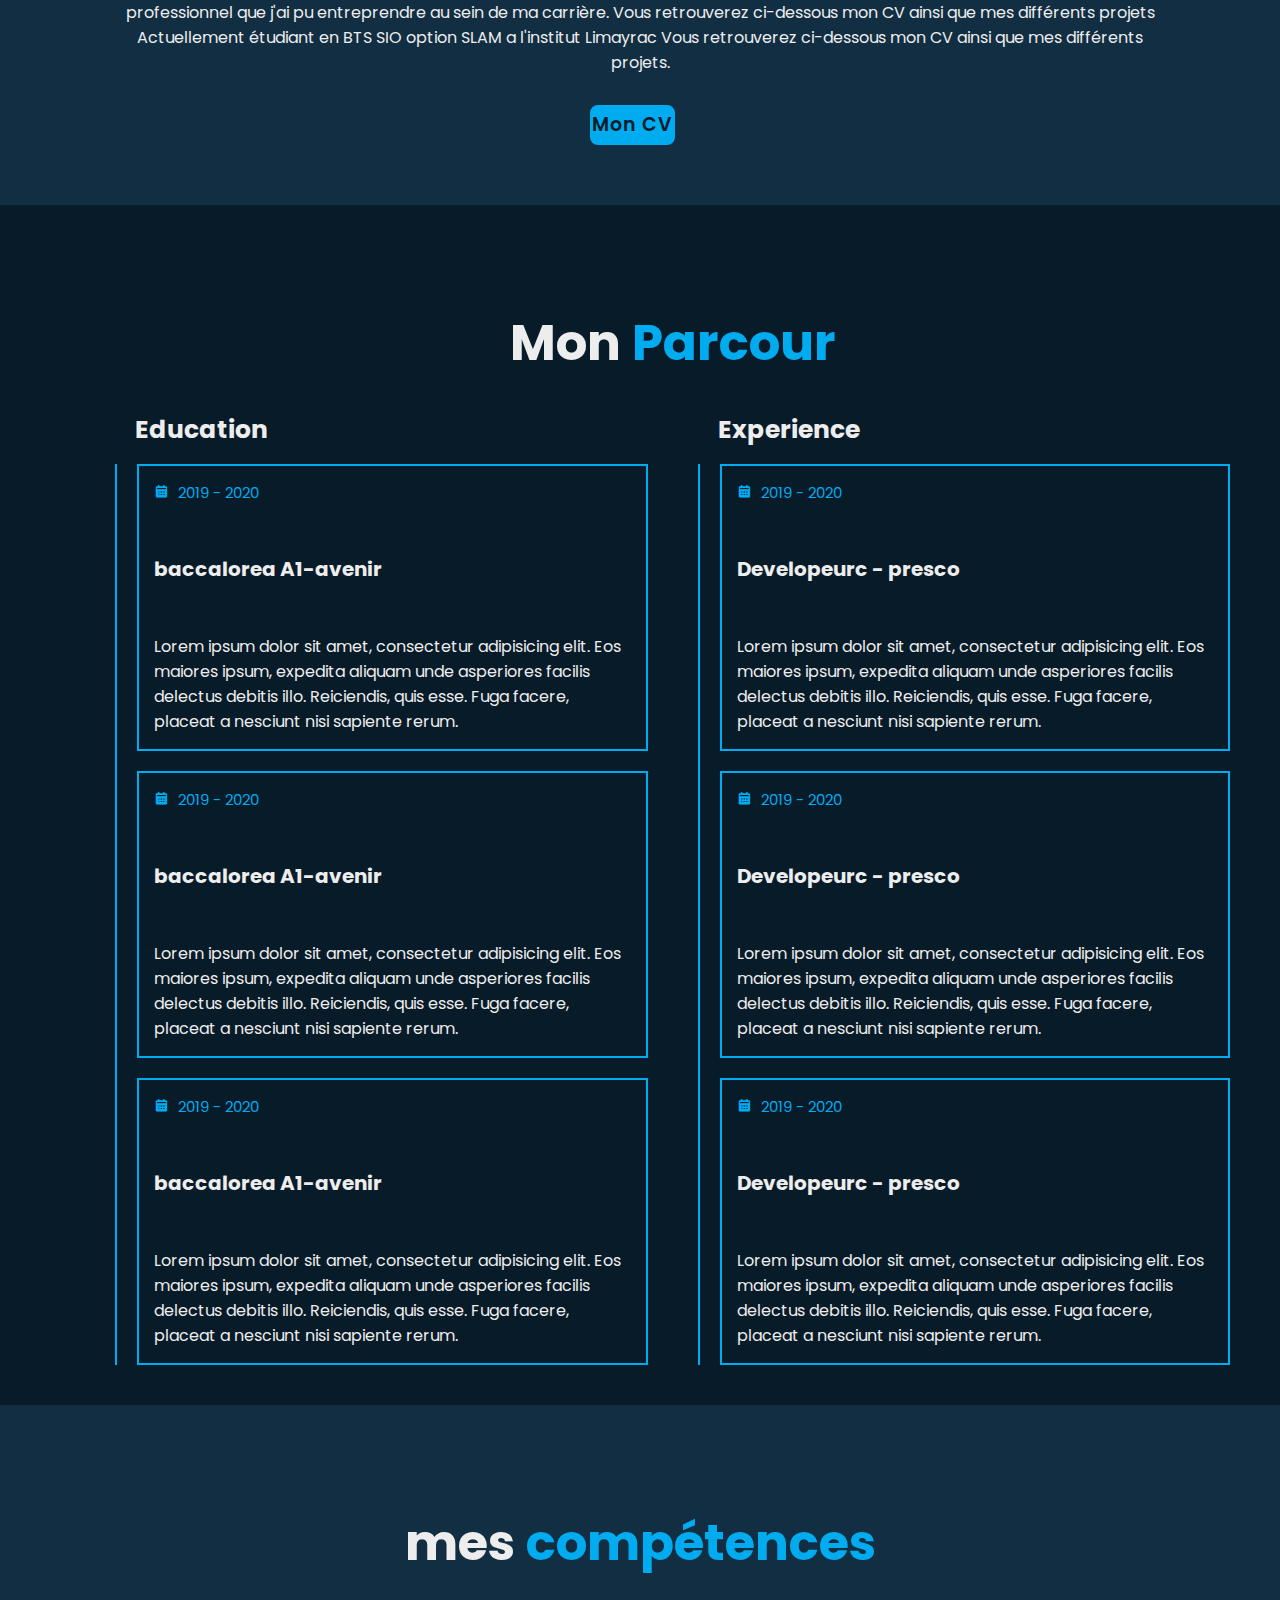
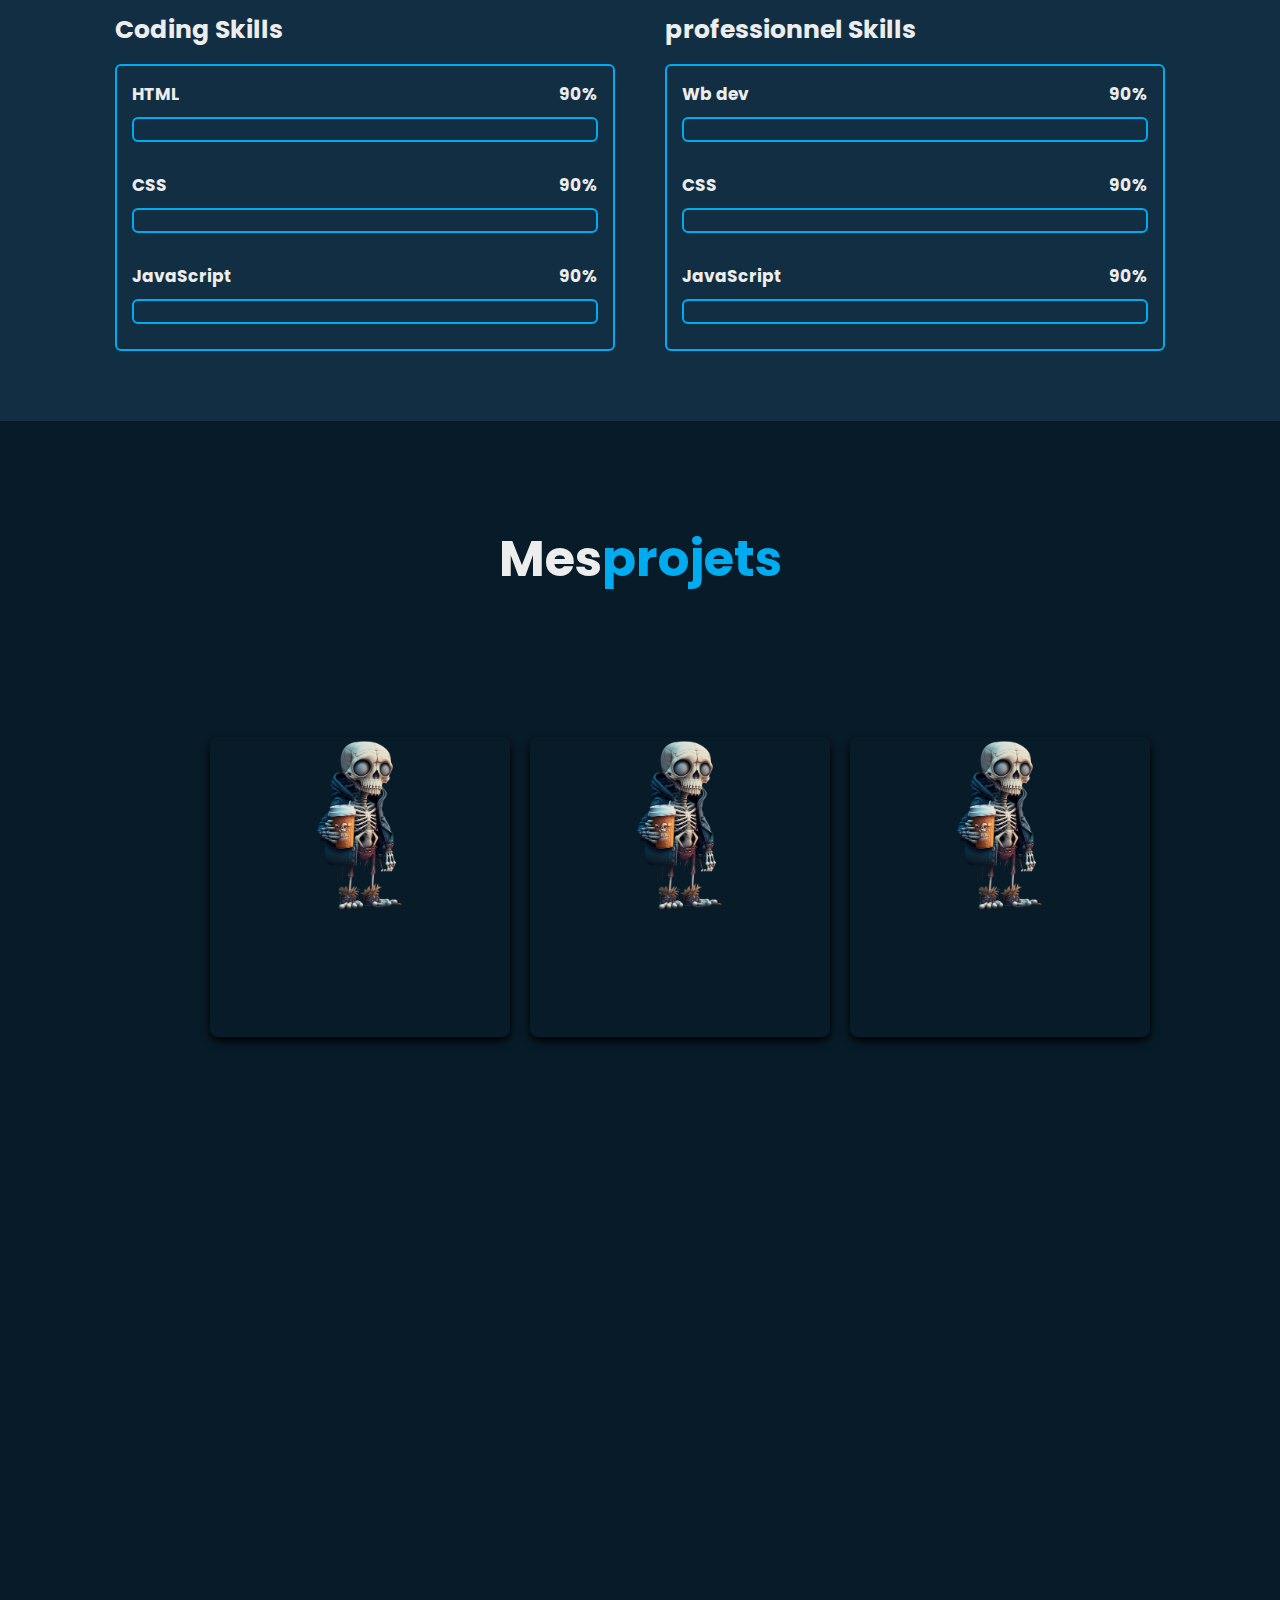
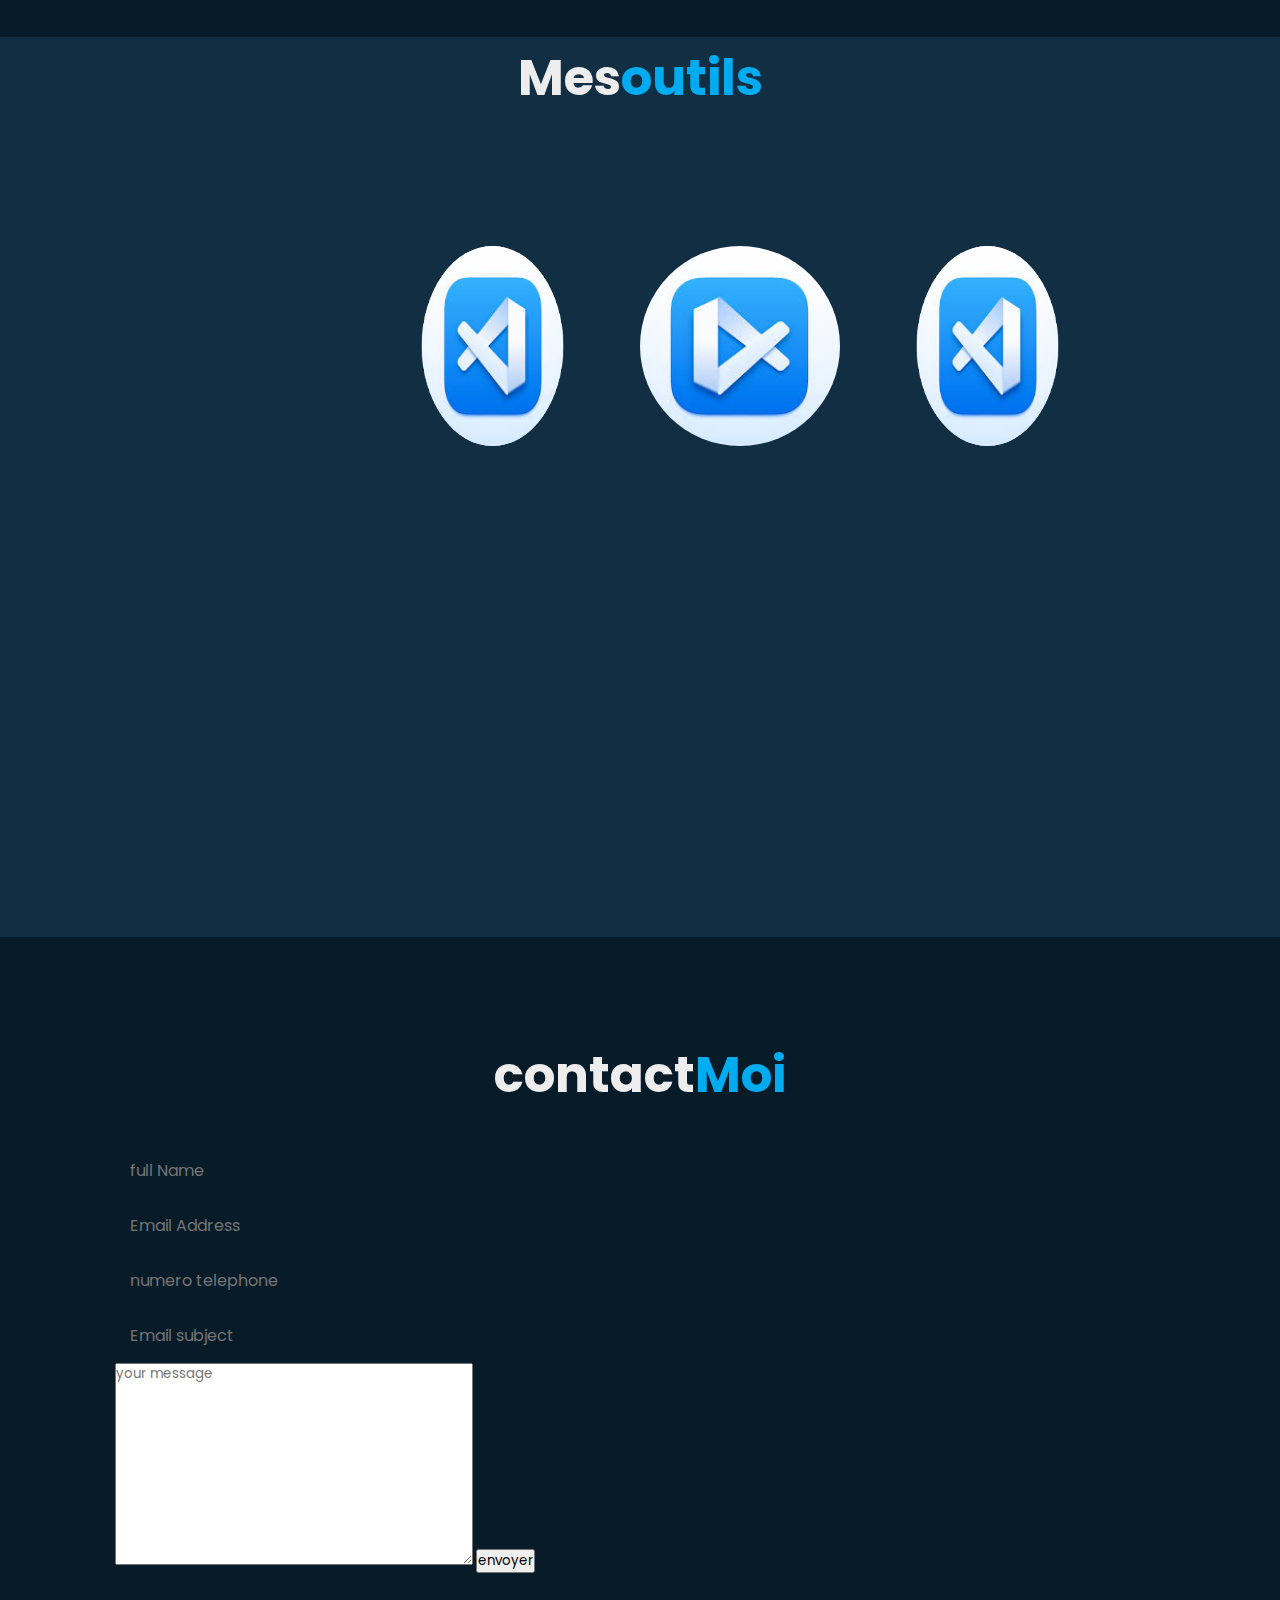
==== commit 9537a4ad: "Creation partie 1 v0.0.1 + README v0.0.1" ====
--- a/portfolio/index.html
+++ b/portfolio/index.html
@@ -1,293 +1,354 @@
 <!DOCTYPE html>
 <html lang="en">
-<head>
-    <meta charset="UTF-8">
-    <meta name="viewport" content="width=device-width, initial-scale=1.0">
-    <link rel="stylesheet" href="css/acceuil.css">
+  <head>
+    <meta charset="UTF-8" />
+    <meta name="viewport" content="width=device-width, initial-scale=1.0" />
+    <link rel="stylesheet" href="css/acceuil.css" />
     <title>Athoumani Ahamada moucharaf</title>
 
-    <link href='https://unpkg.com/boxicons@2.1.4/css/boxicons.min.css' rel='stylesheet'>
-</head>
-<body>
+    <link
+      href="https://unpkg.com/boxicons@2.1.4/css/boxicons.min.css"
+      rel="stylesheet"
+    />
+  </head>
+  <body>
     <header class="header">
-        <a href="#" class="logo">porfolio</a>
-        <div class="box bx-menu" id="menu-icon"></div>
-        <nav class="navbar">
-            <a href="#" class="active">accueil</a>
-            <a href="#">A proros</a>
-            <a href="#">Parcour</a>
-            <a href="#">Projet</a>
-            <a href="#">Veilles</a>
-            <a href="#">contact</a>
-        </nav>
+      <a href="#" class="logo">porfolio</a>
+      <div class="box bx-menu" id="menu-icon"></div>
+      <nav class="navbar">
+        <a href="#" class="active">accueil</a>
+        <a href="#">A proros</a>
+        <a href="#">Parcour</a>
+        <a href="#">Projet</a>
+        <a href="#">Veilles</a>
+        <a href="#">contact</a>
+      </nav>
     </header>
 
     <section class="accueil" id="accueil">
-    <div class="accueil-content">
+      <div class="accueil-content">
         <h1>Salut, je m'appelle <span>Mouchoux</span></h1>
         <div class="text-animate">
-            <h3>Developeur Web</h3>
-        </div>
-        <p>Libérez le potentiel numérique, connectons 
-            l'avenir ensemble !
+          <h3>Developeur Web</h3>
+        </div>
+        <p>Libérez le potentiel numérique, connectons l'avenir ensemble !</p>
+        <div class="btn-box">
+          <a href="#" class="btn">Telecharger cv</a>
+          <a href="#" class="btn">Let's talk </a>
+        </div>
+      </div>
+
+      <div class="home-sci">
+        <a href="#"><i class="bx bxl-facebook"></i></a>
+        <a href="#"><i class="bx bxl-twitter"></i></a>
+        <a href="#"><i class="bx bxl-linkedin"></i></a>
+        <a href="https://github.com/Mouchoux/"><i class="bx bxl-github"></i></a>
+      </div>
+
+      <div class="home-imgHover">
+        <img src="images/pht.png" alt="" />
+      </div>
+    </section>
+
+    <section class="about" id="about">
+      <h2 class="heading">A propos de <span>Moi</span></h2>
+
+      <div class="about-img">
+        <img src="images/pht.png" alt="" />
+        <span class="circle-spin"></span>
+      </div>
+
+      <div class="about-content">
+        <h3>ÉTUDIANT EN BTS SIO SLAM</h3>
+        <p>
+          Actuellement toujours en cours d'étude, je vous propose sur ce
+          portfolio de retrouver ci-dessous les différentes études, et projet
+          professionnel que j'ai pu entreprendre au sein de ma carrière. Vous
+          retrouverez ci-dessous mon CV ainsi que mes différents projets
+          Actuellement étudiant en BTS SIO option SLAM a l'institut Limayrac
+          Vous retrouverez ci-dessous mon CV ainsi que mes différents projets.
         </p>
-        <div class="btn-box">
-            <a href="#" class="btn">Telecharger cv</a>
-            <a href="#" class="btn">Let's talk </a>
-        </div>
-    </div>
-
-    <div class="home-sci">
-       <a href="#"><i class="bx bxl-facebook"></i></a> 
-       <a href="#"><i class="bx bxl-twitter"></i></a> 
-       <a href="#"><i class="bx bxl-linkedin"></i></a> 
-       <a href="https://github.com/Mouchoux/"><i class="bx bxl-github"></i></a> 
-
-    </div>
-
-    <div class="home-imgHover">       
-        <img src="images/pht.png" alt="" />
-    </div> 
-</section>
-
- <section class="about" id="about">
-    <h2 class="heading">A propos de <span>Moi</span></h2>
-
-    <div class="about-img">
-      <img src="images/pht.png" alt="" />
-      <span class="circle-spin"></span>
-    </div>
-
-    <div class="about-content">
-      <h3>ÉTUDIANT EN BTS SIO SLAM</h3>
-      <p>
-        Actuellement toujours en cours d'étude, je vous propose sur ce
-        portfolio de retrouver ci-dessous les différentes études, et projet
-        professionnel que j'ai pu entreprendre au sein de ma carrière. Vous
-        retrouverez ci-dessous mon CV ainsi que mes différents projets
-        Actuellement étudiant en BTS SIO option SLAM a l'institut Limayrac
-        Vous retrouverez ci-dessous mon CV ainsi que mes différents projets.
-      </p>
-
-       <div class="btn-box btns">
-        <a href="#" class="btn">Mon CV</a>
-       </div>
-    </div>
-</section>
-
-<section class="education" id="education">
-    <h2 class="heading">Mon <span>Parcour</span></h2>
-
-    <div class="education-row">
+
+        <div class="btn-box btns">
+          <a href="#" class="btn">Mon CV</a>
+        </div>
+            
+      </div>
+    </section>
+
+    <section class="education" id="education">
+      <h2 class="heading">Mon <span>Parcour</span></h2>
+
+      <div class="education-row">
         <div class="education-column">
-            <h3 class="title">Education</h3>
-
-            <div class="education-box">
-                <div class="education-content">
-                    <div class="content">
-                        <div class="year"><i class='bx bxs-calendar'></i> 2019 - 2020</div>
-                        <h3> baccalorea A1-avenir</h3>
-                        <p>Lorem ipsum dolor sit amet, consectetur adipisicing elit. Eos maiores ipsum, 
-                            expedita aliquam unde asperiores facilis delectus debitis illo. Reiciendis,
-                            quis esse. Fuga facere, placeat a nesciunt nisi sapiente rerum.</p>
-                    </div>
-                </div>
-                
-                <div class="education-content">
-                    <div class="content">
-                        <div class="year"><i class='bx bxs-calendar'></i> 2019 - 2020</div>
-                        <h3> baccalorea A1-avenir</h3>
-                        <p>Lorem ipsum dolor sit amet, consectetur adipisicing elit. Eos maiores ipsum, 
-                            expedita aliquam unde asperiores facilis delectus debitis illo. Reiciendis,
-                            quis esse. Fuga facere, placeat a nesciunt nisi sapiente rerum.</p>
-                    </div>
-                </div>
-
-                <div class="education-content">
-                    <div class="content">
-                        <div class="year"><i class='bx bxs-calendar'></i> 2019 - 2020</div>
-                        <h3> baccalorea A1-avenir</h3>
-                        <p>Lorem ipsum dolor sit amet, consectetur adipisicing elit. Eos maiores ipsum, 
-                            expedita aliquam unde asperiores facilis delectus debitis illo. Reiciendis,
-                            quis esse. Fuga facere, placeat a nesciunt nisi sapiente rerum.</p>
-                    </div>
-                </div>
-            </div>
+          <h3 class="title">Education</h3>
+
+          <div class="education-box">
+            <div class="education-content">
+              <div class="content">
+                <div class="year">
+                  <i class="bx bxs-calendar"></i> 2019 - 2020
+                </div>
+                <h3>baccalorea A1-avenir</h3>
+                <p>
+                  Lorem ipsum dolor sit amet, consectetur adipisicing elit. Eos
+                  maiores ipsum, expedita aliquam unde asperiores facilis
+                  delectus debitis illo. Reiciendis, quis esse. Fuga facere,
+                  placeat a nesciunt nisi sapiente rerum.
+                </p>
+              </div>
+            </div>
+
+            <div class="education-content">
+              <div class="content">
+                <div class="year">
+                  <i class="bx bxs-calendar"></i> 2019 - 2020
+                </div>
+                <h3>baccalorea A1-avenir</h3>
+                <p>
+                  Lorem ipsum dolor sit amet, consectetur adipisicing elit. Eos
+                  maiores ipsum, expedita aliquam unde asperiores facilis
+                  delectus debitis illo. Reiciendis, quis esse. Fuga facere,
+                  placeat a nesciunt nisi sapiente rerum.
+                </p>
+              </div>
+            </div>
+
+            <div class="education-content">
+              <div class="content">
+                <div class="year">
+                  <i class="bx bxs-calendar"></i> 2019 - 2020
+                </div>
+                <h3>baccalorea A1-avenir</h3>
+                <p>
+                  Lorem ipsum dolor sit amet, consectetur adipisicing elit. Eos
+                  maiores ipsum, expedita aliquam unde asperiores facilis
+                  delectus debitis illo. Reiciendis, quis esse. Fuga facere,
+                  placeat a nesciunt nisi sapiente rerum.
+                </p>
+              </div>
+            </div>
+          </div>
         </div>
 
         <div class="education-column">
-            <h3 class="title">Experience</h3>
-
-            <div class="education-box">
-                <div class="education-content">
-                    <div class="content">
-                        <div class="year"><i class='bx bxs-calendar'></i> 2019 - 2020</div>
-                        <h3> Developeurc - presco</h3>
-                        <p>Lorem ipsum dolor sit amet, consectetur adipisicing elit. Eos maiores ipsum, 
-                            expedita aliquam unde asperiores facilis delectus debitis illo. Reiciendis,
-                            quis esse. Fuga facere, placeat a nesciunt nisi sapiente rerum.</p>
-                    </div>
-                </div>
-                
-                <div class="education-content">
-                    <div class="content">
-                        <div class="year"><i class='bx bxs-calendar'></i> 2019 - 2020</div>
-                        <h3> Developeurc - presco</h3>
-                        <p>Lorem ipsum dolor sit amet, consectetur adipisicing elit. Eos maiores ipsum, 
-                            expedita aliquam unde asperiores facilis delectus debitis illo. Reiciendis,
-                            quis esse. Fuga facere, placeat a nesciunt nisi sapiente rerum.</p>
-                    </div>
-                </div>
-
-                <div class="education-content">
-                    <div class="content">
-                        <div class="year"><i class='bx bxs-calendar'></i> 2019 - 2020</div>
-                        <h3> Developeurc - presco</h3>
-                        <p>Lorem ipsum dolor sit amet, consectetur adipisicing elit. Eos maiores ipsum, 
-                            expedita aliquam unde asperiores facilis delectus debitis illo. Reiciendis,
-                            quis esse. Fuga facere, placeat a nesciunt nisi sapiente rerum.</p>
-                    </div>
-                </div>
-            </div>
-        </div> 
-    </div>
-</section>
-
-<section class="skills" id="skills">
-    <h2 class="heading">mes <span>compétences</span></h2>
-
-    <div class="skills-row">
+          <h3 class="title">Experience</h3>
+
+          <div class="education-box">
+            <div class="education-content">
+              <div class="content">
+                <div class="year">
+                  <i class="bx bxs-calendar"></i> 2019 - 2020
+                </div>
+                <h3>Developeurc - presco</h3>
+                <p>
+                  Lorem ipsum dolor sit amet, consectetur adipisicing elit. Eos
+                  maiores ipsum, expedita aliquam unde asperiores facilis
+                  delectus debitis illo. Reiciendis, quis esse. Fuga facere,
+                  placeat a nesciunt nisi sapiente rerum.
+                </p>
+              </div>
+            </div>
+
+            <div class="education-content">
+              <div class="content">
+                <div class="year">
+                  <i class="bx bxs-calendar"></i> 2019 - 2020
+                </div>
+                <h3>Developeurc - presco</h3>
+                <p>
+                  Lorem ipsum dolor sit amet, consectetur adipisicing elit. Eos
+                  maiores ipsum, expedita aliquam unde asperiores facilis
+                  delectus debitis illo. Reiciendis, quis esse. Fuga facere,
+                  placeat a nesciunt nisi sapiente rerum.
+                </p>
+              </div>
+            </div>
+
+            <div class="education-content">
+              <div class="content">
+                <div class="year">
+                  <i class="bx bxs-calendar"></i> 2019 - 2020
+                </div>
+                <h3>Developeurc - presco</h3>
+                <p>
+                  Lorem ipsum dolor sit amet, consectetur adipisicing elit. Eos
+                  maiores ipsum, expedita aliquam unde asperiores facilis
+                  delectus debitis illo. Reiciendis, quis esse. Fuga facere,
+                  placeat a nesciunt nisi sapiente rerum.
+                </p>
+              </div>
+            </div>
+          </div>
+        </div>
+      </div>
+    </section>
+
+    <section class="skills" id="skills">
+      <h2 class="heading">mes <span>compétences</span></h2>
+
+      <div class="skills-row">
         <div class="skills-column">
-            <h3 class="title">Coding Skills</h3>
-        
-            <div class="skills-box">
-                <div class="skills-content">
-                    <div class="progress">
-                        <h3>HTML <span>90%</span></h3>
-                        <div class="bar"></div>
-                    </div>
-        
-                    <div class="progress">
-                        <h3>CSS <span>90%</span></h3>
-                        <div class="bar"></div>
-                    </div>
-        
-                    <div class="progress">
-                        <h3>JavaScript <span>90%</span></h3>
-                        <div class="bar"></div>
-                    </div>
-                </div>
-            </div>
-        </div>
-        
+          <h3 class="title">Coding Skills</h3>
+
+          <div class="skills-box">
+            <div class="skills-content">
+              <div class="progress">
+                <h3>HTML <span>90%</span></h3>
+                <div class="bar"></div>
+              </div>
+
+              <div class="progress">
+                <h3>CSS <span>90%</span></h3>
+                <div class="bar"></div>
+              </div>
+
+              <div class="progress">
+                <h3>JavaScript <span>90%</span></h3>
+                <div class="bar"></div>
+              </div>
+            </div>
+          </div>
+        </div>
+
         <div class="skills-column">
-            <h3 class="title">professionnel Skills</h3>
-        
-            <div class="skills-box">
-                <div class="skills-content">
-                    <div class="progress">
-                        <h3>Wb dev <span>90%</span></h3>
-                        <div class="bar"></div>
-                    </div>
-        
-                    <div class="progress">
-                        <h3>CSS <span>90%</span></h3>
-                        <div class="bar"></div>
-                    </div>
-        
-                    <div class="progress">
-                        <h3>JavaScript <span>90%</span></h3>
-                        <div class="bar"></div>
-                    </div>
-                </div>
-            </div>
-        </div>
-        
-
-    </div>
-</section>
-
-
-<!-- projet -->
-
-<section class="projet" id="projet">
-    <h2 class="heading">Mes<span>projets</span></h2>
-    <section class="bts"> <!-- Ajoutez la classe "bts" à cette section -->
+          <h3 class="title">professionnel Skills</h3>
+
+          <div class="skills-box">
+            <div class="skills-content">
+              <div class="progress">
+                <h3>Wb dev <span>90%</span></h3>
+                <div class="bar"></div>
+              </div>
+
+              <div class="progress">
+                <h3>CSS <span>90%</span></h3>
+                <div class="bar"></div>
+              </div>
+
+              <div class="progress">
+                <h3>JavaScript <span>90%</span></h3>
+                <div class="bar"></div>
+              </div>
+            </div>
+          </div>
+        </div>
+      </div>
+    </section>
+
+    <!-- projet -->
+
+    <section class="projet" id="projet">
+      <h2 class="heading">Mes<span>projets</span></h2>
+      <section class="bts">
+        <!-- Ajoutez la classe "bts" à cette section -->
         <div class="projet-container">
-            <div class="card">
-                <div class="image-box">
-                  <img src="images/pht.png" alt="Ford Mustang 1969">
-                </div>
-                <div class="content">
-                  <h2>Ford Mustang 1969</h2>
-                  <p>Lorem ipsum dolor sit amet consectetur adipisicing elit. Provident eius delectus dolorem sapiente doloremque! Tenetur minus quas saepe optio voluptate laborum? Voluptates minima laborum quod quidem ea cupiditate architecto! Quo.</p>
-                </div>
-            </div>        
+          <div class="card">
+            <div class="image-box">
+              <img src="images/pht.png" alt="Ford Mustang 1969" />
+            </div>
+            <div class="content">
+              <h2>Ford Mustang 1969</h2>
+              <p>
+                Lorem ipsum dolor sit amet consectetur adipisicing elit.
+                Provident eius delectus dolorem sapiente doloremque! Tenetur
+                minus quas saepe optio voluptate laborum? Voluptates minima
+                laborum quod quidem ea cupiditate architecto! Quo.
+              </p>
+            </div>
+          </div>
         </div>
 
         <div class="projet-container">
-            <div class="card" style="margin-left: 20px;">
-                <div class="image-box">
-                  <img src="images/pht.png" alt="Ford Mustang 1969">
-                </div>
-                <div class="content">
-                  <h2>Ford Mustang 1969</h2>
-                  <p>Lorem ipsum dolor sit amet consectetur adipisicing elit. Provident eius delectus dolorem sapiente doloremque! Tenetur minus quas saepe optio voluptate laborum? Voluptates minima laborum quod quidem ea cupiditate architecto! Quo.</p>
-                </div>
-            </div>        
+          <div class="card" style="margin-left: 20px">
+            <div class="image-box">
+              <img src="images/pht.png" alt="Ford Mustang 1969" />
+            </div>
+            <div class="content">
+              <h2>Ford Mustang 1969</h2>
+              <p>
+                Lorem ipsum dolor sit amet consectetur adipisicing elit.
+                Provident eius delectus dolorem sapiente doloremque! Tenetur
+                minus quas saepe optio voluptate laborum? Voluptates minima
+                laborum quod quidem ea cupiditate architecto! Quo.
+              </p>
+            </div>
+          </div>
         </div>
 
         <div class="projet-container">
-            <div class="card" style="margin-left: 20px;">
-                <div class="image-box">
-                  <img src="images/pht.png" alt="Ford Mustang 1969">
-                </div>
-                <div class="content">
-                  <h2>Ford Mustang 1969</h2>
-                  <p>Lorem ipsum dolor sit amet consectetur adipisicing elit. Provident eius delectus dolorem sapiente doloremque! Tenetur minus quas saepe optio voluptate laborum? Voluptates minima laborum quod quidem ea cupiditate architecto! Quo.</p>
-                </div>
-            </div>        
-        </div>
-    </section> <!-- Fermez la balise section ici -->
-</section>
-
- 
-<section class="outil" id="outil" style="padding-top: 3px;">
-    <h2 class="heading">Mes<span>outils</span></h2>
-
-
-
-    <center>
+          <div class="card" style="margin-left: 20px">
+            <div class="image-box">
+              <img src="images/pht.png" alt="Ford Mustang 1969" />
+            </div>
+            <div class="content">
+              <h2>Ford Mustang 1969</h2>
+              <p>
+                Lorem ipsum dolor sit amet consectetur adipisicing elit.
+                Provident eius delectus dolorem sapiente doloremque! Tenetur
+                minus quas saepe optio voluptate laborum? Voluptates minima
+                laborum quod quidem ea cupiditate architecto! Quo.
+              </p>
+            </div>
+          </div>
+        </div>
+      </section>
+      <!-- Fermez la balise section ici -->
+    </section>
+
+    <section class="outil" id="outil" style="padding-top: 3px">
+      <h2 class="heading">Mes<span>outils</span></h2>
+
+      <center>
         <div class="slider">
-            <span style="--i:1;"><img src="images/image1.jpeg" alt=""/></span>
-            <span style="--i:2;"><img src="images/image1.jpeg" alt=""/></span>
-            <span style="--i:3;"><img src="images/image1.jpeg" alt=""/></span>
-            <span style="--i:4;"><img src="images/image1.jpeg" alt=""/></span>
-            <span style="--i:5;"><img src="images/image1.jpeg" alt=""/></span>
-            <span style="--i:6;"><img src="images/image1.jpeg" alt=""/></span>
-            <span style="--i:7;"><img src="images/image1.jpeg" alt=""/></span>
-        </div>
-    </center>
-
-</section>
-
-
-
-
-
-
-
-
-
-
-
-
-
-
-
-
-
-<script src="script.js"></script>
-   
-</body>
-</html>+          <span style="--i: 1"><img src="images/image1.jpeg" alt="" /></span>
+          <span style="--i: 2"><img src="images/image1.jpeg" alt="" /></span>
+          <span style="--i: 3"><img src="images/image1.jpeg" alt="" /></span>
+          <span style="--i: 4"><img src="images/image1.jpeg" alt="" /></span>
+          <span style="--i: 5"><img src="images/image1.jpeg" alt="" /></span>
+          <span style="--i: 6"><img src="images/image1.jpeg" alt="" /></span>
+          <span style="--i: 7"><img src="images/image1.jpeg" alt="" /></span>
+        </div>
+      </center>
+    </section>
+
+    <section class="contact" id="contact">
+      <h2 class="heading">contact<span>Moi</span></h2>
+
+      <form action="#">
+        <div class="input-box">
+            <div class="input-field">
+                <input type="text" placeholder="full Name" required>
+                <span class="focus"></span>
+            </div>
+            <div class="input-field">
+                <input type="text" placeholder="Email Address" required>
+                <span class="focus"></span>
+            </div>
+        </div>
+
+        <div class="input-box">
+            <div class="input-field">
+                <input type="number" placeholder="numero telephone" required>
+                <span class="focus"></span>
+            </div>
+            <div class="input-field">
+                <input type="text" placeholder="Email subject" required>
+                <span class="focus"></span>
+            </div>
+        </div>
+
+        <div class="textarea-field"></div>
+            <textarea name="" id="" cols="30" rows="10" placeholder="your message" required></textarea>
+            <span class="focus"></span>
+        </div>
+
+        <div class="btn-box btns">
+            <button type="submit">envoyer</button>
+        </div>
+      </form>
+    </section>
+
+    <script src="script.js"></script>
+  </body>
+</html>
--- a/portfolio/css/acceuil.css
+++ b/portfolio/css/acceuil.css
@@ -1,576 +1,597 @@
- @import url( 'https://fonts.googleapis.com/css2?family=Poppins:wght@300;400;500;700;800;900&display=swap' );
-
- *{
-    margin: 0;
-    padding: 0;
-    box-sizing: border-box;
-    font-family: 'Poppins', sans-serif;
- }
-
- :root {
-    --bg-color: #081b29;
-    --second-bg-color: #112e42;
-    --text-color: #ededed;
-    --min-color:#00abf0;
- }
-
- html {
-    font-size: 62.5%;
-    overflow-x: hidden;
- }
- 
-
- body{
-    background: var(--bg-color);
-    color: var(--text-color);
-    background: #081b29;
-    color: #ededed;
-
-
-    
- }
-
- .header{
-    position: fixed;
-    top: 0;
-    left: 0;
-    width: 100%;
-    padding: 20px 10%;
-    background: transparent;
-    display: flex;
-    justify-content: space-between; 
-    align-items: center;
-    z-index: 100;
- }
-
- .logo{
-    font-size: 25px;
-    color:#ededed;
-    text-decoration: none;
-    font-weight: 600;
- }
-
- .navbar a{
-    font-size: 18px;
-    color: #ededed;
-    font-weight: 500;
-    margin-left: 35px;
-    transition: .3s;    
- }
-
- .navbar a:hover,
- .navbar a:active{
-    color: #00abf0;
- }
-
- #menu-icon{
-    font-size: 3.6rem;
-    color: var(--text-color);
-    cursor: pointer;
-    display: none;
- }
-
- section{
-    min-height: 100vh;
-    padding: 10rem 9% 2rem;
- }
-
- .accueil{
-    display: flex;
-    align-items: center;
-    padding: 0 9%;
-    background: url('') no-repeat;
-    background-size: cover;
-   background-position: center;
- }
- 
- 
- .accueil-content{
-    max-width: 600px;
- }
- .accueil-content h1{
-    font-size: 56px;
-    font-weight: 700;
-    line-height: 1.2;
- }
-
- .accueil-content h3{
-    font-size: 32px;
-    font-weight: 700;
-    color: #00abf0;
- }
-
- .accueil-content p{
-    font-size: 16px;
-    margin: 20px 0 40px;
- }
-
- .accueil-content .btn-box{
-    display: flex;
-    justify-content: space-between;
-    width: 345px;
-    height: 50px;
- }
-
- .btn-box a {
+@import url("https://fonts.googleapis.com/css2?family=Poppins:wght@300;400;500;700;800;900&display=swap");
+
+* {
+  margin: 0;
+  padding: 0;
+  box-sizing: border-box;
+  font-family: "Poppins", sans-serif;
+}
+
+:root {
+  --bg-color: #081b29;
+  --second-bg-color: #112e42;
+  --text-color: #ededed;
+  --min-color: #00abf0;
+}
+
+html {
+  font-size: 62.5%;
+  overflow-x: hidden;
+}
+
+body {
+  background: var(--bg-color);
+  color: var(--text-color);
+  background: #081b29;
+  color: #ededed;
+}
+
+.header {
+  position: fixed;
+  top: 0;
+  left: 0;
+  width: 100%;
+  padding: 20px 10%;
+  background: transparent;
+  display: flex;
+  justify-content: space-between;
+  align-items: center;
+  z-index: 100;
+}
+
+.logo {
+  font-size: 25px;
+  color: #ededed;
+  text-decoration: none;
+  font-weight: 600;
+}
+
+.navbar a {
+  font-size: 18px;
+  color: #ededed;
+  font-weight: 500;
+  margin-left: 35px;
+  transition: 0.3s;
+}
+
+.navbar a:hover,
+.navbar a:active {
+  color: #00abf0;
+}
+
+#menu-icon {
+  font-size: 3.6rem;
+  color: var(--text-color);
+  cursor: pointer;
+  display: none;
+}
+
+section {
+  min-height: 100vh;
+  padding: 10rem 9% 2rem;
+}
+
+.accueil {
+  display: flex;
+  align-items: center;
+  padding: 0 9%;
+  background: url("") no-repeat;
+  background-size: cover;
+  background-position: center;
+}
+
+.accueil-content {
+  max-width: 600px;
+}
+.accueil-content h1 {
+  font-size: 56px;
+  font-weight: 700;
+  line-height: 1.2;
+}
+
+.accueil-content h3 {
+  font-size: 32px;
+  font-weight: 700;
+  color: #00abf0;
+}
+
+.accueil-content p {
+  font-size: 16px;
+  margin: 20px 0 40px;
+}
+
+.accueil-content .btn-box {
+  display: flex;
+  justify-content: space-between;
+  width: 345px;
+  height: 50px;
+}
+
+.btn-box a {
+  position: relative;
+  display: inline-flex;
+  justify-content: center;
+  align-items: center;
+  height: 40px; /* Réduire la hauteur à votre préférence */
+  background: #00abf0;
+  border: 2px solid #00abf0;
+  border-radius: 8px;
+  font-size: 19px;
+  color: #081b29;
+  text-decoration: none;
+  font-weight: 600;
+  letter-spacing: 1px;
+  z-index: 1;
+  overflow: hidden;
+  transition: 0.5s;
+}
+
+.btn-box a:hover {
+  color: #00abf0;
+}
+
+.btn-box a:nth-child(2) {
+  background: transparent;
+  color: var(--main-color);
+}
+
+.btn-box a:nth-child(2):hover {
+  background: #081b29;
+}
+
+.btn-box a:nth-child(2)::before {
+  background: #00abf0;
+}
+
+.btn-box a::before {
+  content: "";
+  position: absolute;
+  top: 0;
+  left: 0;
+  width: 0;
+  height: 100%;
+  background: #081b29;
+  z-index: -1;
+  transition: 0.5s;
+}
+
+.btn-box a:hover::before {
+  width: 100%;
+}
+
+.home-sci {
+  position: absolute;
+  bottom: 4rem;
+  width: 170px;
+  display: flex;
+  justify-content: space-between;
+}
+
+.home-sci a {
+  position: relative;
+  display: inline-flex;
+  justify-content: center;
+  align-items: center;
+  width: 40px;
+  height: 40px;
+  background: transparent;
+  border: 2rem solid var(--main-color);
+  border-radius: 50%;
+  font-size: 20px;
+  color: #00abf0;
+  z-index: 1;
+  overflow: hidden;
+  transition: 0.5s;
+}
+
+.home-sci a:hover {
+  color: #081b29;
+}
+
+.home-sci a::before {
+  content: "";
+  position: absolute;
+  top: 0;
+  left: 0;
+  width: 0;
+  height: 100%;
+  background: #ededed;
+  z-index: -1;
+  transition: 0.5s;
+}
+
+.home-sci a:hover::before {
+  width: 100%;
+}
+
+.home-imgHover {
+  position: absolute;
+  top: 0;
+  right: 0;
+  width: 45%;
+  height: 100%;
+  background: transparent;
+  transition: 3s;
+}
+
+.home-imgHover:hover {
+  color: rgba(33, 32, 32, 0.101);
+  opacity: 1.8;
+}
+
+.about {
+  display: flex;
+  justify-content: center;
+  align-items: center;
+  flex-direction: column;
+  gap: 2rem;
+  background: var(--second-bg-color);
+  padding-bottom: 6rem;
+}
+
+.heading {
+  font-size: 5rem;
+  margin-bottom: 3rem;
+  text-align: center;
+}
+
+span {
+  color: #00abf0;
+}
+
+.about-img {
+  position: relative;
+  border-radius: 50%;
+  display: flex;
+  justify-content: center;
+  align-items: center;
+}
+
+.about-img img {
+  width: 40%;
+  border-radius: 90%;
+  border: 0.2rem solid var(--main-color);
+}
+
+.about-img .circle-spin {
+  position: absolute;
+  top: 50%;
+  left: 50%;
+  transform: translate(-50%, -50%) rotate(0);
+  width: 100%;
+  height: 100%;
+  border-radius: 50%;
+  border-top: 0.2rem solid #081b29;
+  border-bottom: 0.2rem solid #081b29;
+  border-left: 0.2rem solid #00abf0;
+  border-right: 0.2rem solid #00abf0;
+}
+
+.about-content {
+  text-align: center;
+}
+
+.about-content h3 {
+  font-size: 2.6rem;
+}
+
+.about-content p {
+  font-size: 1.6rem;
+  margin: 2rem 0 3rem;
+}
+
+.btn-box.btns {
+  display: inline-block;
+  width: 15rem;
+}
+
+.btn-box.btns a::before {
+  background: #081b29;
+}
+
+.education {
+  display: flex;
+  justify-content: center;
+  align-items: center;
+  flex-direction: column;
+  min-height: auto;
+  padding-right: 5rem;
+}
+
+.education .education-row {
+  display: flex;
+  flex-wrap: wrap;
+  gap: 5rem;
+}
+
+.education-row .education-column {
+  flex: 1 1 40rem;
+}
+.education-column .title {
+  font-size: 2.5rem;
+  margin: 0 0 1.5rem 2rem;
+}
+
+.education-column .education-box {
+  border-left: 2px solid #00abf0;
+}
+
+.education-box .education-content {
+  position: relative;
+  padding-left: 2rem;
+}
+
+.education-box .education-content::before {
+  content: "";
+  position: absolute;
+  top: 0;
+  left: -1.1rem;
+  width: 2rem;
+  background: var(--min-color);
+  border-radius: 50%;
+}
+
+.education-content .content {
+  position: relative;
+  padding: 1.5rem;
+  border: 2px solid #00abf0;
+  margin-bottom: 2rem;
+}
+
+.education-content .content .year {
+  font-size: 1.5rem;
+  color: var(--min-color);
+  padding-bottom: 5rem;
+}
+
+.education-content .content .year i {
+  padding-right: 0.5rem;
+}
+
+.education-content .content h3 {
+  font-size: 2rem;
+}
+
+.education-content .content p {
+  font-size: 1.6rem;
+  padding-top: 5rem;
+}
+
+.skills {
+  min-height: auto;
+  padding-bottom: 7rem;
+  background: var(--second-bg-color);
+}
+
+.skills .skills-row {
+  display: flex;
+  flex-wrap: wrap;
+  gap: 5rem;
+}
+
+.skills-row .skills-column {
+  flex: 1 1 40rem;
+}
+
+.skills-column .title {
+  font-size: 2.5rem;
+  margin: 0 0 1.5rem;
+}
+
+.skills-box .skills-content {
+  position: relative;
+  border: 0.2rem solid var(--min-color);
+  border-radius: 0.6rem;
+  padding: 0.5rem 1.5rem;
+}
+
+.skills-content .progress {
+  padding: 1rem 0;
+}
+
+.skills-content .progress {
+  padding: 1rem 0;
+}
+
+.skills-content .progress h3 {
+  font-size: 1.7rem;
+  display: flex;
+  justify-content: space-between;
+}
+
+.skills-content .progress h3 span {
+  color: var(--text-color);
+}
+
+.skills-content .progress .bar {
+  height: 2.5rem;
+  border-radius: 0.6rem;
+  border: 0.2rem solid var(--min-color);
+  padding: 0.5rem;
+  margin: 1rem 0;
+}
+
+.skills-content .progress .bar span {
+  display: block;
+  height: 100%;
+  border-radius: 0.3rem;
+  background: var(--min-color);
+}
+
+.skills-column:nth-child(1) .skills-content .progress::nth-child(1) .bar span {
+  width: 90%;
+}
+
+.projet {
+  background: var(--bg-color);
+  padding-bottom: 10rem;
+}
+
+.bts {
+  display: flex;
+}
+
+.projet h2 {
+  margin-bottom: 4rem;
+}
+
+.card {
+  width: 300px; /* Réduire la largeur du carré */
+  height: 300px; /* Réduire la hauteur du carré */
+  border-radius: 8px;
+  position: relative;
+  overflow: hidden;
+  box-shadow: 0 4px 8px rgba(0, 0, 0, 2.4); /* Ajouter une ombre douce */
+}
+
+.card .image-box {
+  width: 100%;
+  height: 60%; /* Réduire la hauteur de la boîte image */
+  overflow: hidden;
+}
+
+.card .image-box img {
+  width: 100%; /* Remplit l'espace de la boîte image */
+  height: 100%; /* Remplit l'espace de la boîte image */
+  object-fit: contain; /* Ajuste l'image pour couvrir complètement */
+  transition: 0.55s ease-in-out;
+}
+
+.card .content {
+  padding: 20px;
+}
+.card::after {
+  content: "";
+  position: absolute;
+  inset: 0;
+  border: 2px solid white;
+  border-radius: inherit;
+  opacity: 0;
+  transition: 0.4s ease-in-out;
+}
+
+.card:hover img {
+  filter: grayscale(1) brightness(0.4);
+}
+
+.card:hover::after {
+  opacity: 1;
+  inset: 20px;
+}
+
+.card .content {
+  position: absolute;
+  bottom: 20px;
+  left: 20px;
+  color: white;
+  z-index: 1;
+}
+
+.card .content h2 {
+  transform: scale(0);
+  opacity: 0;
+  transition: transform 0.4s ease-in-out, opacity 0.4s ease-in-out;
+}
+
+.card .content p {
+  opacity: 0;
+  transform: translateY(20px);
+  transition: opacity 0.4s ease-in-out, transform 0.4s ease-in-out;
+}
+
+.card:hover .content h2,
+.card:hover .content p {
+  opacity: 1;
+  transform: translateY(0);
+}
+
+.outil {
+  background: var(--second-bg-color);
+}
+
+.slider {
+  position: relative;
+  width: 200px;
+  height: 200px;
+  transform-style: preserve-3d;
+  animation: rotate 30s linear infinite;
+  align-items: center;
+  justify-content: center;
+}
+
+@keyframes rotate {
+  0% {
+    transform: perspective(1000px) rotateY(0deg);
+  }
+
+  100% {
+    transform: perspective(1000px) rotateY(360deg);
+  }
+}
+
+.slider span {
+  position: absolute;
+  top: 50%;
+  left: 50%;
+  width: 100%;
+  height: 100%;
+  transform-origin: center;
+  transform-style: preserve-3d;
+  transform: rotateY(calc(var(--i) * 45deg)) translateZ(350px);
+}
+
+.slider span img {
+  position: absolute;
+  top: 0;
+  left: 0;
+  width: 100%;
+  height: 100%;
+  border-radius: 100px;
+  object-fit: cover;
+  transition: 2s;
+}
+
+.slider span:hover img {
+  transform: translateY(-50px) scale(1.2);
+}
+
+/*
+.contact{
+   min-height: auto;
+   padding-bottom: 7rem;
+}
+
+.contact form{
+   max-width: 70rem;
+   margin: 0 auto;
+   text-align: center;
+}
+
+.contact form .input-box{
    position: relative;
-   display: inline-flex;
-   justify-content: center;
-   align-items: center;
-   height: 40px; /* Réduire la hauteur à votre préférence */
-   background: #00abf0;
-   border: 2px solid #00abf0;
-   border-radius: 8px;
-   font-size: 19px;
-   color: #081b29;
-   text-decoration: none;
-   font-weight: 600;
-   letter-spacing: 1px;
-   z-index: 1;
-   overflow: hidden;
-   transition: .5s;
-}
-
- .btn-box a:hover {
-    color: #00abf0;
- }
-
- .btn-box a:nth-child(2){
-    background: transparent;
-    color: var(--main-color);
- }
- 
- .btn-box a:nth-child(2):hover {
-   background: #081b29;
-}
-
-
-.btn-box a:nth-child(2)::before {
-   background: #00abf0;
-}
-
-
-.btn-box a::before{
-   content: '';
-   position: absolute;
-   top: 0;
-   left: 0;
-   width: 0;
-   height: 100%;
-   background: #081b29;
-   z-index:  -1;
-   transition: .5s;
-}
-
-.btn-box a:hover::before {
-   width: 100%;
-}
-
-.home-sci{
-   position: absolute;
-   bottom: 4rem;
-   width: 170px;
    display: flex;
    justify-content: space-between;
-}
-
-.home-sci a{
+   flex-wrap: wrap;
+
+}
+
+.contact form .input-box .input-field{
    position: relative;
-   display: inline-flex;
-   justify-content: center;
-   align-items: center;
-   width: 40px;
-   height: 40px;
-   background: transparent;
-   border: 2rem solid var(--main-color);
-   border-radius: 50%;
-   font-size: 20px;
-   color: #00abf0;
-   z-index: 1;
-   overflow: hidden;
-   transition: .5s;
-}
-
-.home-sci a:hover{
-   color: #081b29;
-}
-
-.home-sci a::before{
-   content: '';
-   position: absolute;
-   top: 0;
-   left: 0;
-   width: 0;
-   height: 100%;
-   background: #ededed;
-   z-index: -1;
-   transition: .5s;
-}
-
-.home-sci a:hover::before{
-   width: 100%;
-
-}
-
-.home-imgHover{
-   position: absolute;
-   top: 0;
-   right: 0;
-   width: 45%;
-   height: 100%;
-   background: transparent;
-   transition: 3s; 
-   
-}
-
-.home-imgHover:hover {
-   color: rgba(33, 32, 32, 0.101);
-   opacity: 1.8;
-}
-
-
-.about{
-   display: flex;
-   justify-content: center;
-   align-items: center;
-   flex-direction: column;
-   gap: 2rem;
-   background: var(--second-bg-color);
-   padding-bottom: 6rem;
-}
-
-.heading{
-   font-size: 5rem;
-   margin-bottom: 3rem;
-   text-align: center;
-}
-
-span{
-   color: #00abf0;
-}
-
-.about-img {
-   position: relative;
-   border-radius: 50%;
-   display: flex;
-   justify-content: center;
-   align-items: center;
- }
+  width: 49%;
+  margin: 0.8rem 0;
+}
+
+/* Styles pour les champs de saisie dans le formulaire de contact */
+.contact form .input-box .input-field input,
+.contact form .textarea-field textarea {
+  width: 100%;
+  height: 100%;
+  padding: 1.5rem;
+  font-size: 1.6rem;
+  color: var(--text-color);
+  background: transparent;
+  border-radius: .6rem;
+  border: 0.05rem solid var(--main-color);
+}
  
- .about-img img {
-   width: 40%;
-   border-radius: 90%;
-   border: 0.2rem solid var(--main-color);
- }
-
-.about-img .circle-spin{ 
-   position: absolute;
-   top: 50%;
-   left: 50%;
-   transform: translate(-50%, -50%)  rotate(0);
-   width: 100%;
-   height: 100%;
-   border-radius: 50%;
-   border-top: .2rem solid #081b29;
-   border-bottom: .2rem solid #081b29;
-   border-left: .2rem solid #00abf0;
-   border-right: .2rem solid #00abf0;
-}
-
-.about-content{
-   text-align: center;
-}
-
-.about-content h3{
-   font-size: 2.6rem;
-}
-
-.about-content p{
-  font-size: 1.6rem;
-  margin: 2rem 0 3rem; 
-}
-
-.btn-box.btns{
-   display: inline-block;
-   width: 15rem;
-}
-
-.btn-box.btns a::before{
-   background: #081b29;
-}
-
-.education{
-   display: flex;
-   justify-content: center;
-   align-items: center;
-   flex-direction: column;
-   min-height: auto;
-   padding-right: 5rem;
-}
-
-.education .education-row {
-   display: flex;
-   flex-wrap: wrap;
-   gap: 5rem;
-}
-
-.education-row .education-column{
-   flex: 1 1 40rem;
-}
-.education-column .title{
-   font-size: 2.5rem;
-   margin: 0 0 1.5rem 2rem;
-}
-
-.education-column .education-box{
-   border-left:  2px solid #00abf0;
-}
-
-.education-box .education-content {
-   position: relative;
-   padding-left: 2rem;
-}
-
-.education-box .education-content::before{
-   content: '';
-   position: absolute;
-   top: 0;
-   left:  -1.1rem;
-   width: 2rem;
-   background: var(--min-color);
-   border-radius: 50%;
-}
-
-.education-content .content {
-   position: relative;
-   padding: 1.5rem;
-   border: 2px solid #00abf0;
-   margin-bottom: 2rem;
-}
-
-.education-content .content .year{
-   font-size: 1.5rem;
-   color: var(--min-color);
-   padding-bottom: 5rem;
-}
-
-.education-content .content .year i{
-   padding-right: .5rem;
-}
-
-.education-content .content h3 {
-   font-size: 2rem;
-}
-
-.education-content .content p {
-   font-size: 1.6rem;
-   padding-top: 5rem;
-}
-
-.skills{
-   min-height: auto;
-   padding-bottom: 7rem;
-   background: var(--second-bg-color);
-}
-
-.skills .skills-row{
-   display: flex;
-   flex-wrap: wrap;
-   gap: 5rem;
-}
-
-.skills-row .skills-column{
-   flex: 1 1 40rem;
-}
-
-.skills-column .title{
-   font-size: 2.5rem;
-   margin: 0 0 1.5rem;
-}
-
-.skills-box .skills-content{
-   position: relative;
-   border: .2rem solid var(--min-color);
-   border-radius: .6rem;
-   padding: .5rem 1.5rem;
-}
-
-.skills-content .progress{
-   padding: 1rem 0;
-}
-
-.skills-content .progress{
-padding: 1rem 0;
-}
-
-.skills-content .progress h3{
-   font-size: 1.7rem;
-   display: flex;
-   justify-content: space-between;
-}
-
-.skills-content .progress h3 span{
-   color: var(--text-color);
-}
-
-.skills-content .progress .bar{
-   height: 2.5rem;
-   border-radius: .6rem;
-   border: .2rem solid var(--min-color);
-   padding: .5rem;
-   margin: 1rem 0;
-}
-
-.skills-content .progress .bar span{
-   display: block;
-   height: 100%;
-   border-radius: .3rem;
-   background: var(--min-color);
-}
-
-.skills-column:nth-child(1) .skills-content .progress::nth-child(1) .bar span {
-   width: 90%;
-}
-
-
-
-
-
-
-
-
-
-.projet{
-   background: var(--bg-color);
-   padding-bottom: 10rem;
-   
-}
-
-.bts {
-   display: flex;
-}
-
-.projet h2{
-   margin-bottom: 4rem;
-}
-
-.card {
-   width: 300px; /* Réduire la largeur du carré */
-   height: 300px; /* Réduire la hauteur du carré */
-   border-radius: 8px;
-   position: relative;
-   overflow: hidden;
-   box-shadow: 0 4px 8px rgba(0, 0, 0, 2.4); /* Ajouter une ombre douce */
- }
- 
- .card .image-box {
-   width: 100%;
-   height: 60%; /* Réduire la hauteur de la boîte image */
-   overflow: hidden;
- }
- 
- .card .image-box img {
-   width: 100%; /* Remplit l'espace de la boîte image */
-   height: 100%; /* Remplit l'espace de la boîte image */
-   object-fit: contain; /* Ajuste l'image pour couvrir complètement */
-   transition: 0.55s ease-in-out;
- }
- 
- .card .content {
-   padding: 20px;
- }
- .card::after {
-   content: "";
-   position: absolute;
-   inset: 0;
-   border: 2px solid white;
-   border-radius: inherit;
-   opacity: 0;
-   transition: 0.4s ease-in-out;
- }
- 
- .card:hover img {
-   filter: grayscale(1) brightness(0.4);
- }
- 
- .card:hover::after {
-   opacity: 1;
-   inset: 20px;
- }
- 
- .card .content {
-   position: absolute;
-   bottom: 20px;
-   left: 20px;
-   color: white;
-   z-index: 1;
- }
- 
- .card .content h2 {
-   transform: scale(0);
-   opacity: 0;
-   transition: transform 0.4s ease-in-out, opacity 0.4s ease-in-out;
- }
- 
- .card .content p {
-   opacity: 0;
-   transform: translateY(20px);
-   transition: opacity 0.4s ease-in-out, transform 0.4s ease-in-out;
- }
- 
- .card:hover .content h2,
- .card:hover .content p {
-   opacity: 1;
-   transform: translateY(0);
- }
-
-.outil{
- 
-   background: var(--bg-color);
-   
-}
-
- 
-.slider{
-   position: relative;
-   width: 200px;
-   height: 200px;
-   transform-style: preserve-3d;
-   animation: rotate 30s linear infinite;
-   align-items: center;
-   justify-content: center;
-}
-
-@keyframes rotate {
-   0% { transform: perspective(1000px) rotateY(0deg); }
-
-   100% { transform: perspective(1000px) rotateY(360deg); }
-}
-
-.slider span{
-   position: absolute;
-   top: 50%;
-   left: 50%;
-   width: 100%;
-   height: 100%;
-   transform-origin: center;
-   transform-style: preserve-3d;
-   transform: rotateY(calc(var(--i)*45deg)) translateZ(350px);
-}
-
-.slider span img {
-   position: absolute;
-   top: 0;
-   left: 0;
-   width: 100%;
-   height: 100%;
-   border-radius: 100px;
-   object-fit: cover;
-   transition: 2s;
-}
-
-.slider span:hover img{
-   transform: translateY(-50px) scale(1.2);
-}
-
-
+ 